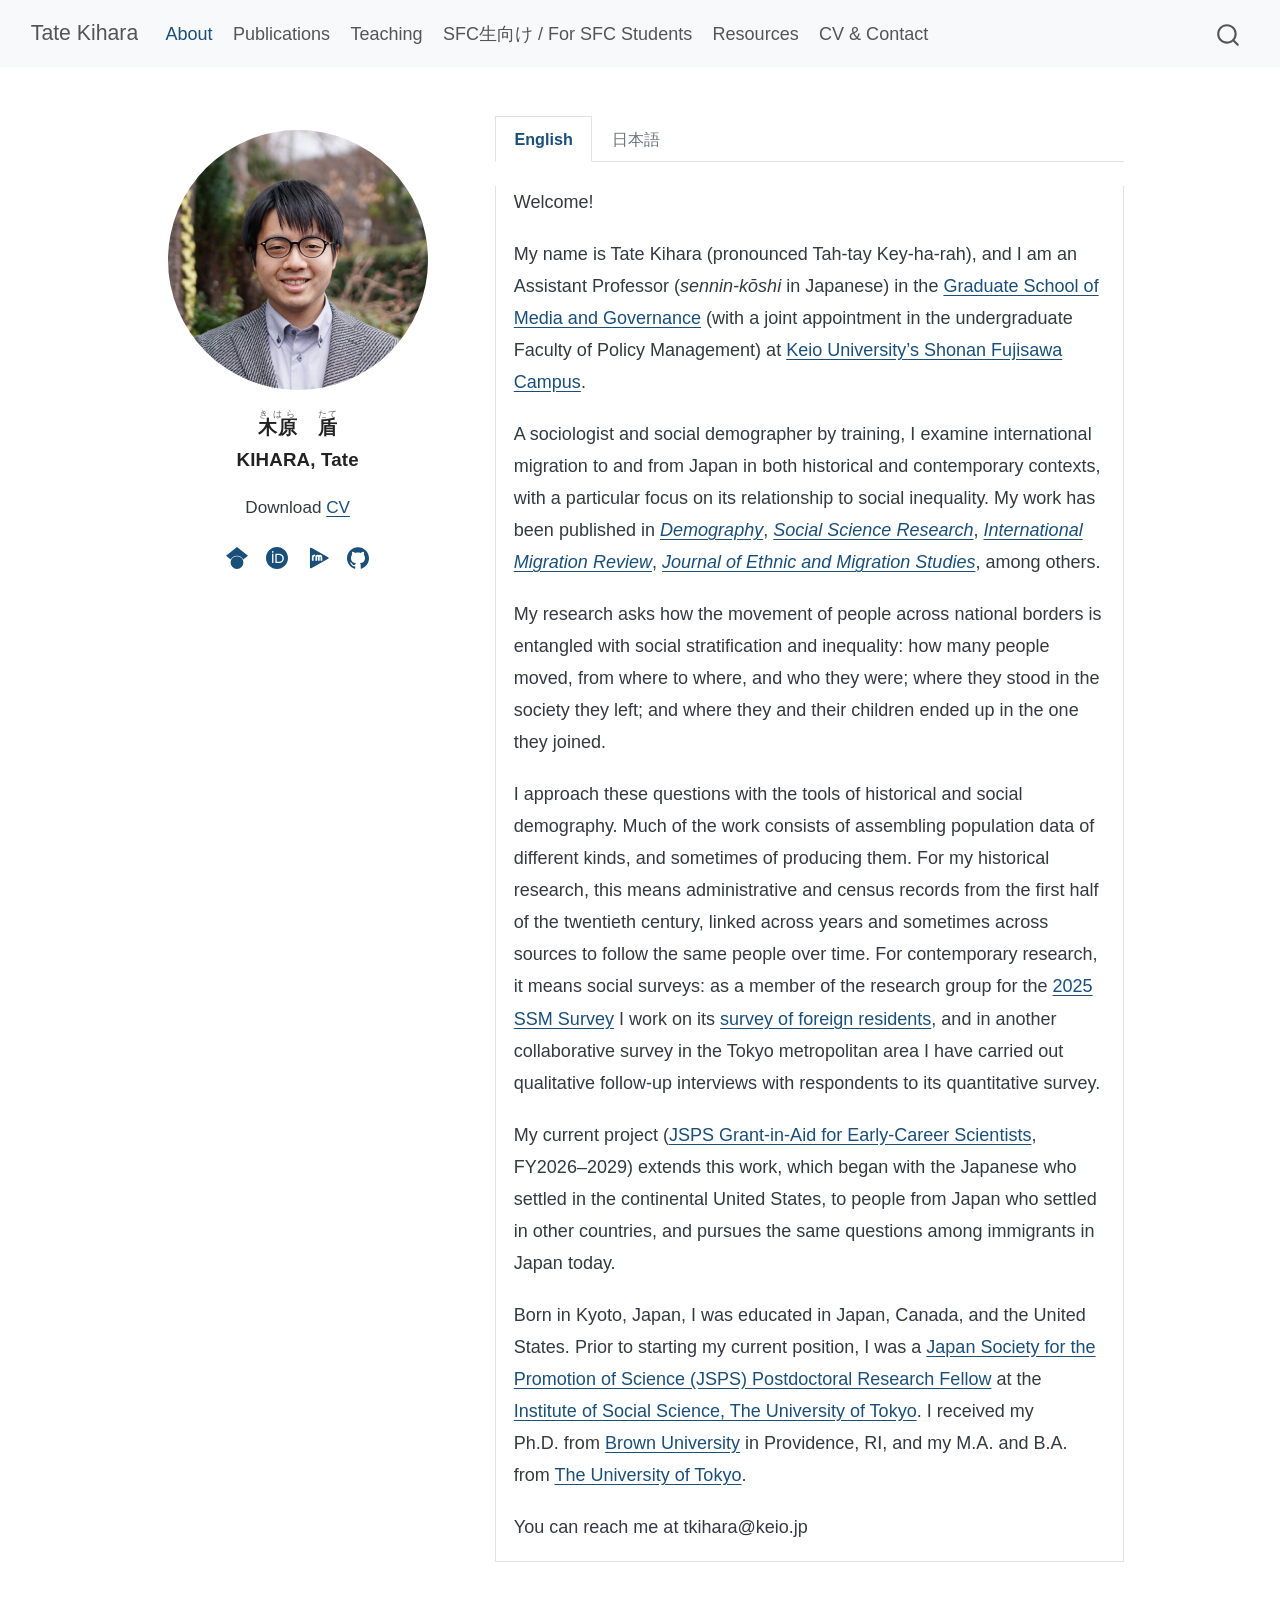
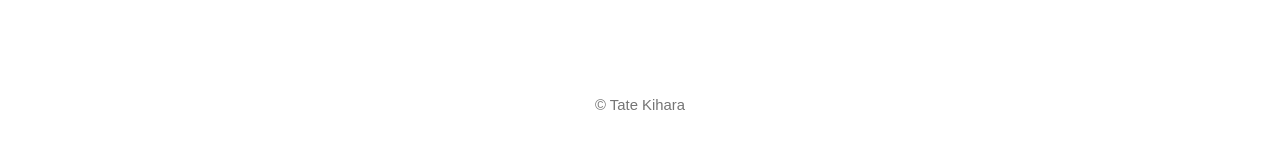
==== index.html @ dc2db375 "Built site for gh-pages" ====
<!DOCTYPE html>
<html xmlns="http://www.w3.org/1999/xhtml" lang="en" xml:lang="en"><head>

<meta charset="utf-8">
<meta name="generator" content="quarto-1.10.18">

<meta name="viewport" content="width=device-width, initial-scale=1.0, user-scalable=yes">

<meta name="description" content="Sociologist and social demographer at Keio University SFC. My research examines international migration to and from Japan, in both historical and contemporary contexts, and its relationship to social inequality.">

<title>Tate Kihara</title>
<style>
/* Default styles provided by pandoc.
** See https://pandoc.org/MANUAL.html#variables-for-html for config info.
*/
span.smallcaps{font-variant: small-caps;}
div.columns{display: flex; gap: 1.5em;}
div.column{flex: auto;}
@media screen {
div.columns{gap: min(4vw, 1.5em);}
div.column{overflow-x: auto;}
}
div.hanging-indent{margin-left: 1.5em; text-indent: -1.5em;}
ul.task-list{list-style: none;}
ul.task-list li input[type="checkbox"] {
  width: 0.8em;
  margin: 0 0.8em 0.2em -1em; /* quarto-specific, see https://github.com/quarto-dev/quarto-cli/issues/4556 */ 
  vertical-align: middle;
}
</style>


<script src="site_libs/quarto-nav/quarto-nav.js"></script>
<script src="site_libs/quarto-nav/headroom.min.js"></script>
<script src="site_libs/clipboard/clipboard.min.js"></script>
<script src="site_libs/quarto-search/autocomplete.umd.js"></script>
<script src="site_libs/quarto-search/fuse.min.js"></script>
<script src="site_libs/quarto-search/quarto-search.js"></script>
<meta name="quarto:offset" content="./">
<link href="./assets/favicon.png" rel="icon" type="image/png">
<script src="site_libs/quarto-html/quarto.js" type="module"></script>
<script src="site_libs/quarto-html/tabsets/tabsets.js" type="module"></script>
<script src="site_libs/quarto-html/popper.min.js"></script>
<script src="site_libs/quarto-html/tippy.umd.min.js"></script>
<link href="site_libs/quarto-html/tippy.css" rel="stylesheet">
<link href="site_libs/quarto-html/quarto-syntax-highlighting-6100f576c6ff45d40df84f0149fd469e.css" rel="stylesheet" id="quarto-text-highlighting-styles">
<script src="site_libs/bootstrap/bootstrap.min.js"></script>
<link href="site_libs/bootstrap/bootstrap-icons.css" rel="stylesheet">
<link href="site_libs/bootstrap/bootstrap-d74e29cf321cd334ad0e486096aa656c.min.css" rel="stylesheet" append-hash="true" id="quarto-bootstrap" data-mode="light">
<script id="quarto-search-options" type="application/json">{
  "location": "navbar",
  "copy-button": false,
  "collapse-after": 3,
  "panel-placement": "end",
  "type": "overlay",
  "limit": 50,
  "keyboard-shortcut": [
    "f",
    "/",
    "s"
  ],
  "show-item-context": false,
  "language": {
    "search-no-results-text": "No results",
    "search-matching-documents-text": "matching documents",
    "search-copy-link-title": "Copy link to search",
    "search-hide-matches-text": "Hide additional matches",
    "search-more-match-text": "more match in this document",
    "search-more-matches-text": "more matches in this document",
    "search-clear-button-title": "Clear",
    "search-text-placeholder": "",
    "search-detached-cancel-button-title": "Cancel",
    "search-submit-button-title": "Submit",
    "search-label": "Search"
  }
}</script>
<meta name="google-site-verification" content="U9AvdBDqkcp5taY0bOzk6FZNUZwffZRuPdKgS1I-uy0">
<!-- OGP 画像の寸法。全ページ共通カード assets/og-card.jpg（1200x630）の実寸。
     Quarto 1.10.18 は open-graph の image-width/height キーを出力しないため直接注入 -->
<meta property="og:image:width" content="1200">
<meta property="og:image:height" content="630">
<script data-goatcounter="https://tatekihara.goatcounter.com/count" async="" src="//gc.zgo.at/count.js"></script>


<link rel="stylesheet" href="assets/styles.css">
<meta property="og:title" content="Tate Kihara: Sociologist and Social Demographer, Keio University SFC">
<meta property="og:description" content="Sociologist and social demographer at Keio University SFC. My research examines international migration to and from Japan, in both historical and contemporary contexts, and its relationship to social inequality.">
<meta property="og:image" content="https://tatekihara.com/assets/og-card.jpg">
<meta property="og:site_name" content="Tate Kihara">
<meta property="og:image:alt" content="Keio University Shonan Fujisawa Campus">
<meta name="twitter:title" content="Tate Kihara: Sociologist and Social Demographer, Keio University SFC">
<meta name="twitter:description" content="Sociologist and social demographer at Keio University SFC. My research examines international migration to and from Japan, in both historical and contemporary contexts, and its relationship to social inequality.">
<meta name="twitter:image" content="https://tatekihara.com/assets/og-card.jpg">
<meta name="twitter:card" content="summary_large_image">
</head>

<body class="nav-fixed fullcontent quarto-light">

<div id="quarto-search-results"></div>
  <header id="quarto-header" class="headroom fixed-top">
    <nav class="navbar navbar-expand-lg " data-bs-theme="dark">
      <div class="navbar-container container-fluid">
      <div class="navbar-brand-container mx-auto">
    <a class="navbar-brand" href="./index.html">
    <span class="navbar-title">Tate Kihara</span>
    </a>
  </div>
            <div id="quarto-search" class="" title="Search"></div>
          <button class="navbar-toggler" type="button" data-bs-toggle="collapse" data-bs-target="#navbarCollapse" aria-controls="navbarCollapse" role="menu" aria-expanded="false" aria-label="Toggle navigation" onclick="if (window.quartoToggleHeadroom) { window.quartoToggleHeadroom(); }">
  <span class="navbar-toggler-icon"></span>
</button>
          <div class="collapse navbar-collapse" id="navbarCollapse">
            <ul class="navbar-nav navbar-nav-scroll me-auto">
  <li class="nav-item">
    <a class="nav-link active" href="./index.html" aria-current="page"> 
<span class="menu-text">About</span></a>
  </li>  
  <li class="nav-item">
    <a class="nav-link" href="./publications/index.html"> 
<span class="menu-text">Publications</span></a>
  </li>  
  <li class="nav-item">
    <a class="nav-link" href="./teaching/classes-担当授業/index.html"> 
<span class="menu-text">Teaching</span></a>
  </li>  
  <li class="nav-item">
    <a class="nav-link" href="./teaching/keio_students/index.html"> 
<span class="menu-text">SFC生向け / For SFC Students</span></a>
  </li>  
  <li class="nav-item">
    <a class="nav-link" href="./resources/index.html"> 
<span class="menu-text">Resources</span></a>
  </li>  
  <li class="nav-item">
    <a class="nav-link" href="./cv/index.html"> 
<span class="menu-text">CV &amp; Contact</span></a>
  </li>  
</ul>
          </div> <!-- /navcollapse -->
            <div class="quarto-navbar-tools">
</div>
      </div> <!-- /container-fluid -->
    </nav>
</header>
<!-- content -->
<div id="quarto-content" class="quarto-container page-columns page-rows-contents page-layout-article page-navbar">
<!-- sidebar -->
<!-- margin-sidebar -->
    
<!-- main -->
<main class="content" id="quarto-document-content"><header id="title-block-header" class="quarto-title-block"></header>




<div class="grid">
<div class="g-col-12 g-col-md-4 profile">
<p><img src="./wp-content/uploads/2021/12/cropped-tate_pic_2021_2_original-4-scaled-1.jpg" class="rounded-circle img-fluid" style="width:100.0%"></p>
<div class="name-block">
<div role="heading" aria-level="1">
<span class="name-ja"><ruby>木原<rt>きはら</rt></ruby>　<ruby>盾<rt>たて</rt></ruby></span><br><span class="name-en">KIHARA, Tate</span>
</div>
</div>
<p>Download <a href="./files/Kihara_CV.pdf">CV</a></p>
<div class="profile-links">
<p><a href="https://scholar.google.com/citations?user=IvuSmWkAAAAJ" title="Google Scholar"><img src="./assets/icons/googlescholar.svg" class="img-fluid" alt="Google Scholar"></a> <a href="https://orcid.org/0000-0003-3326-8444" title="ORCID"><img src="./assets/icons/orcid.svg" class="img-fluid" alt="ORCID"></a> <a href="https://researchmap.jp/tkihara" title="researchmap"><img src="./assets/icons/researchmap.svg" class="img-fluid" alt="researchmap"></a> <a href="https://github.com/tatekihara" title="GitHub"><img src="./assets/icons/github.svg" class="img-fluid" alt="GitHub"></a></p>
</div>
</div>
<div class="g-col-12 g-col-md-8">
<div class="tabset-margin-container"></div><div class="panel-tabset lang-tabset">
<ul class="nav nav-tabs" role="tablist"><li class="nav-item" role="presentation"><a class="nav-link active" id="tabset-1-1-tab" data-bs-toggle="tab" data-bs-target="#tabset-1-1" role="tab" aria-controls="tabset-1-1" aria-selected="true" href="">English</a></li><li class="nav-item" role="presentation"><a class="nav-link" id="tabset-1-2-tab" data-bs-toggle="tab" data-bs-target="#tabset-1-2" role="tab" aria-controls="tabset-1-2" aria-selected="false" href="">日本語</a></li></ul>
<div class="tab-content lang-tabset">
<div id="tabset-1-1" class="tab-pane active" role="tabpanel" aria-labelledby="tabset-1-1-tab">
<p>Welcome!</p>
<p>My name is Tate Kihara (pronounced Tah-tay Key-ha-rah), and I am an Assistant Professor (<em>sennin-kōshi</em> in Japanese) in the <a href="https://www.sfc.keio.ac.jp/faculty_profile/en/list/gsmg/Tate-Kihara.html">Graduate School of Media and Governance</a> (with a joint appointment in the undergraduate Faculty of Policy Management) at <a href="https://www.sfc.keio.ac.jp">Keio University’s Shonan Fujisawa Campus</a>.</p>
<p>A sociologist and social demographer by training, I examine international migration to and from Japan in both historical and contemporary contexts, with a particular focus on its relationship to social inequality. My work has been published in <em><a href="https://read.dukeupress.edu/demography/article/doi/10.1215/00703370-11370115/387961/Social-Mobility-Across-the-Pacific-An-Analysis-of?guestAccessKey=daafe79a-b043-467a-8674-f67e0f035638">Demography</a></em>, <em><a href="https://doi.org/10.1016/j.ssresearch.2026.103442">Social Science Research</a></em>, <em><a href="https://journals.sagepub.com/doi/full/10.1177/01979183211041543">International Migration Review</a></em>, <em><a href="https://www.tandfonline.com/doi/full/10.1080/1369183X.2021.1963219">Journal of Ethnic and Migration Studies</a></em>, among others.</p>
<p>My research asks how the movement of people across national borders is entangled with social stratification and inequality: how many people moved, from where to where, and who they were; where they stood in the society they left; and where they and their children ended up in the one they joined.</p>
<p>I approach these questions with the tools of historical and social demography. Much of the work consists of assembling population data of different kinds, and sometimes of producing them. For my historical research, this means administrative and census records from the first half of the twentieth century, linked across years and sometimes across sources to follow the same people over time. For contemporary research, it means social surveys: as a member of the research group for the <a href="https://ssm2025.jp/">2025 SSM Survey</a> I work on its <a href="https://ssm2025.jp/survey_d/">survey of foreign residents</a>, and in another collaborative survey in the Tokyo metropolitan area I have carried out qualitative follow-up interviews with respondents to its quantitative survey.</p>
<p>My current project (<a href="https://kaken.nii.ac.jp/en/grant/KAKENHI-PROJECT-26K16547/">JSPS Grant-in-Aid for Early-Career Scientists</a>, FY2026–2029) extends this work, which began with the Japanese who settled in the continental United States, to people from Japan who settled in other countries, and pursues the same questions among immigrants in Japan today.</p>
<p>Born in Kyoto, Japan, I was educated in Japan, Canada, and the United States. Prior to starting my current position, I was a <a href="https://www.jsps.go.jp/english/e-pd/">Japan Society for the Promotion of Science (JSPS) Postdoctoral Research Fellow</a> at the <a href="https://www.iss.u-tokyo.ac.jp">Institute of Social Science, The University of Tokyo</a>. I received my Ph.D.&nbsp;from <a href="https://sociology.brown.edu/">Brown University</a> in Providence, RI, and my M.A.&nbsp;and B.A. from <a href="https://www.u-tokyo.ac.jp/en/">The University of Tokyo</a>.</p>
<p>You can reach me at tkihara@keio.jp</p>
</div>
<div id="tabset-1-2" class="tab-pane" role="tabpanel" aria-labelledby="tabset-1-2-tab">
<p>慶應義塾大学大学院政策・メディア研究科／総合政策学部　専任講師．</p>
<p>1991年京都生まれ．東京大学文学部行動文化学科社会学専修課程卒業，同大学院教育学研究科総合教育科学専攻比較教育社会学コース修士課程修了後，ブラウン大学大学院社会学研究科博士課程修了（Ph.D.&nbsp;in Sociology，2023年）．ジョージタウン大学マックコート公共政策大学院客員研究員，日本学術振興会特別研究員PD（東京大学社会科学研究所所属）を経て，現職．</p>
<p>専門は社会学・人口学．研究関心は社会階層と国際人口移動．研究の軸にあるのは，国境を越える人の移動が社会階層とどう結びついているのか，という問いである．</p>
<p>どれだけの人が，どこからどこへ動き，それはどのような人々なのか．出身社会の階層のどこから来て，移動先で本人と子どもはどのような地位に就くのか．特に近年は，明治・大正期に米国へ渡った日系移民から現代の日本で暮らす外国人移民まで，日本から出ていく移民と日本に来る移民の双方を主な研究対象としてきた．</p>
<p>方法としては，計量社会学と歴史・社会人口学のアプローチを採用し，作業の多くは，種類の異なる人口データを集め，時には自ら調査してデータを作ることにある．例えば，歴史上の移民については，20世紀前半の行政記録や国勢調査の個票を年をまたいで連結し，同じ人物を追えるようにする．現在の移民については社会調査を用いるだけでなく，その実施にも加わってきた．<a href="https://ssm2025.jp/">2025年SSM調査</a>では研究会メンバーとして<a href="https://ssm2025.jp/survey_d/">外国籍住民調査</a>に携わり，首都圏の別の共同調査では量的調査の回答者への事後的なインタビュー調査も担ってきた．</p>
<p>主要な論文は <em><a href="https://read.dukeupress.edu/demography/article/doi/10.1215/00703370-11370115/387961/Social-Mobility-Across-the-Pacific-An-Analysis-of?guestAccessKey=daafe79a-b043-467a-8674-f67e0f035638">Demography</a></em>，<em><a href="https://doi.org/10.1016/j.ssresearch.2026.103442">Social Science Research</a></em>，<em><a href="https://journals.sagepub.com/doi/full/10.1177/01979183211041543">International Migration Review</a></em>，<em><a href="https://www.tandfonline.com/doi/full/10.1080/1369183X.2021.1963219">Journal of Ethnic and Migration Studies</a></em> などに掲載されている．また，現在は<a href="https://kaken.nii.ac.jp/ja/grant/KAKENHI-PROJECT-26K16547/">科研費若手研究</a>（2026〜2029年度）により，米国を中心とした研究をより多様な国・地域に広げるとともに，現代の日本で暮らす移民にも関心を向けている．</p>
<div class="bio-fields">
<p><strong>研究業績</strong>：<a href="https://researchmap.jp/tkihara">researchmap</a>・<a href="https://scholar.google.com/citations?user=IvuSmWkAAAAJ">Google Scholar</a>・<a href="https://orcid.org/0000-0003-3326-8444">ORCID</a></p>
<p><strong>Email</strong>：tkihara@keio.jp</p>
<p><strong>ブログ</strong>：<a href="https://tkihara.hatenablog.com" class="uri">https://tkihara.hatenablog.com</a></p>
<p><a href="http://underthecanopy2016.blogspot.com" class="uri">http://underthecanopy2016.blogspot.com</a>（旧ブログ）</p>
</div>
</div>
</div>
</div>
</div>
</div>



</main> <!-- /main -->
<script>
// 言語タブの共通スクリプト。
//   /#japanese で開く → 日本語タブを選択した状態で表示する
//   タブを切り替える → URL の末尾を書き換え、その状態のまま共有・ブックマークできるようにする
// 旧 /japanese/ の転送先もこの仕組みに乗せている。
// タブの並び順はページごとに異なる（About は英語先、SFC生向けは日本語先）ため、
// 固定インデックスではなくリンクの表示文字列で日本語タブを見つける。
(function () {
  function init() {
    var tabset = document.querySelector('.panel-tabset.lang-tabset');
    if (!tabset) return;

    var links = tabset.querySelectorAll('.nav-tabs .nav-link');
    if (links.length < 2) return;

    var jaLink = null, enLink = null;
    Array.prototype.forEach.call(links, function (link) {
      if (link.textContent.trim() === '日本語') {
        jaLink = link;
      } else if (!enLink) {
        enLink = link;
      }
    });
    if (!jaLink || !enLink) return;

    var byHash = { '#japanese': jaLink, '#english': enLink };

    function show(link) {
      if (!link || link.classList.contains('active')) return;
      if (window.bootstrap && window.bootstrap.Tab) {
        window.bootstrap.Tab.getOrCreateInstance(link).show();
      } else {
        link.click();
      }
    }

    // 読み込み時: URL の指定に従ってタブを開く
    show(byHash[window.location.hash]);

    // 切り替え時: URL を更新する（画面はスクロールさせない）
    Array.prototype.forEach.call(links, function (link) {
      link.addEventListener('shown.bs.tab', function () {
        var hash = link === jaLink ? '#japanese' : '#english';
        if (window.location.hash !== hash) {
          history.replaceState(null, '', window.location.pathname + hash);
        }
      });
    });

    // 別ページから /#japanese で戻ってきた場合にも追随する
    window.addEventListener('hashchange', function () {
      show(byHash[window.location.hash]);
    });
  }

  if (document.readyState === 'loading') {
    document.addEventListener('DOMContentLoaded', init);
  } else {
    init();
  }
})();
</script>
<script id="quarto-html-after-body" type="application/javascript">
  window.document.addEventListener("DOMContentLoaded", function (event) {
    const isCodeAnnotation = (el) => {
      for (const clz of el.classList) {
        if (clz.startsWith('code-annotation-')) {                     
          return true;
        }
      }
      return false;
    }
    const onCopySuccess = function(e) {
      // button target
      const button = e.trigger;
      // don't keep focus
      button.blur();
      // flash "checked"
      button.classList.add('code-copy-button-checked');
      var currentTitle = button.getAttribute("title");
      button.setAttribute("title", "Copied!");
      let tooltip;
      if (window.bootstrap) {
        button.setAttribute("data-bs-toggle", "tooltip");
        button.setAttribute("data-bs-placement", "left");
        button.setAttribute("data-bs-title", "Copied!");
        tooltip = new bootstrap.Tooltip(button, 
          { trigger: "manual", 
            customClass: "code-copy-button-tooltip",
            offset: [0, -8]});
        tooltip.show();    
      }
      setTimeout(function() {
        if (tooltip) {
          tooltip.hide();
          button.removeAttribute("data-bs-title");
          button.removeAttribute("data-bs-toggle");
          button.removeAttribute("data-bs-placement");
        }
        button.setAttribute("title", currentTitle);
        button.classList.remove('code-copy-button-checked');
      }, 1000);
      // clear code selection
      e.clearSelection();
    }
    const getTextToCopy = function(trigger) {
      const outerScaffold = trigger.parentElement.cloneNode(true);
      const codeEl = outerScaffold.querySelector('code');
      for (const childEl of codeEl.children) {
        if (isCodeAnnotation(childEl)) {
          childEl.remove();
        }
      }
      return codeEl.innerText;
    }
    const clipboard = new window.ClipboardJS('.code-copy-button:not([data-in-quarto-modal])', {
      text: getTextToCopy
    });
    clipboard.on('success', onCopySuccess);
    if (window.document.getElementById('quarto-embedded-source-code-modal')) {
      const clipboardModal = new window.ClipboardJS('.code-copy-button[data-in-quarto-modal]', {
        text: getTextToCopy,
        container: window.document.getElementById('quarto-embedded-source-code-modal')
      });
      clipboardModal.on('success', onCopySuccess);
    }
      var localhostRegex = new RegExp(/^(?:http|https):\/\/localhost\:?[0-9]*\//);
      var mailtoRegex = new RegExp(/^mailto:/);
        var filterRegex = new RegExp("https:\/\/tatekihara\.com");
      var isInternal = (href) => {
          return filterRegex.test(href) || localhostRegex.test(href) || mailtoRegex.test(href);
      }
      // Inspect non-navigation links and adorn them if external
     var links = window.document.querySelectorAll('a[href]:not(.nav-link):not(.navbar-brand):not(.toc-action):not(.sidebar-link):not(.sidebar-item-toggle):not(.pagination-link):not(.no-external):not([aria-hidden]):not(.dropdown-item):not(.quarto-navigation-tool):not(.about-link)');
      for (var i=0; i<links.length; i++) {
        const link = links[i];
        if (!isInternal(link.href)) {
          // undo the damage that might have been done by quarto-nav.js in the case of
          // links that we want to consider external
          if (link.dataset.originalHref !== undefined) {
            link.href = link.dataset.originalHref;
          }
            // target, if specified
            link.setAttribute("target", "_blank");
            if (link.getAttribute("rel") === null) {
              link.setAttribute("rel", "noopener");
            }
        }
      }
    function tippyHover(el, contentFn, onTriggerFn, onUntriggerFn) {
      const config = {
        allowHTML: true,
        maxWidth: 500,
        delay: 100,
        arrow: false,
        appendTo: function(el) {
            return el.parentElement;
        },
        interactive: true,
        interactiveBorder: 10,
        theme: 'quarto',
        placement: 'bottom-start',
      };
      if (contentFn) {
        config.content = contentFn;
      }
      if (onTriggerFn) {
        config.onTrigger = onTriggerFn;
      }
      if (onUntriggerFn) {
        config.onUntrigger = onUntriggerFn;
      }
      window.tippy(el, config); 
    }
    const noterefs = window.document.querySelectorAll('a[role="doc-noteref"]');
    for (var i=0; i<noterefs.length; i++) {
      const ref = noterefs[i];
      tippyHover(ref, function() {
        // use id or data attribute instead here
        let href = ref.getAttribute('data-footnote-href') || ref.getAttribute('href');
        try { href = new URL(href).hash; } catch {}
        const id = href.replace(/^#\/?/, "");
        const note = window.document.getElementById(id);
        if (note) {
          return note.innerHTML;
        } else {
          return "";
        }
      });
    }
    const xrefs = window.document.querySelectorAll('a.quarto-xref');
    const processXRef = (id, note) => {
      // Strip column container classes
      const stripColumnClz = (el) => {
        el.classList.remove("page-full", "page-columns");
        if (el.children) {
          for (const child of el.children) {
            stripColumnClz(child);
          }
        }
      }
      stripColumnClz(note)
      if (id === null || id.startsWith('sec-')) {
        // Special case sections, only their first couple elements
        const container = document.createElement("div");
        if (note.children && note.children.length > 2) {
          container.appendChild(note.children[0].cloneNode(true));
          for (let i = 1; i < note.children.length; i++) {
            const child = note.children[i];
            if (child.tagName === "P" && child.innerText === "") {
              continue;
            } else {
              container.appendChild(child.cloneNode(true));
              break;
            }
          }
          if (window.Quarto?.typesetMath) {
            window.Quarto.typesetMath(container);
          }
          return container.innerHTML
        } else {
          if (window.Quarto?.typesetMath) {
            window.Quarto.typesetMath(note);
          }
          return note.innerHTML;
        }
      } else {
        // Remove any anchor links if they are present
        const anchorLink = note.querySelector('a.anchorjs-link');
        if (anchorLink) {
          anchorLink.remove();
        }
        if (window.Quarto?.typesetMath) {
          window.Quarto.typesetMath(note);
        }
        if (note.classList.contains("callout")) {
          return note.outerHTML;
        } else {
          return note.innerHTML;
        }
      }
    }
    for (var i=0; i<xrefs.length; i++) {
      const xref = xrefs[i];
      tippyHover(xref, undefined, function(instance) {
        instance.disable();
        let url = xref.getAttribute('href');
        let hash = undefined; 
        if (url.startsWith('#')) {
          hash = url;
        } else {
          try { hash = new URL(url).hash; } catch {}
        }
        if (hash) {
          const id = hash.replace(/^#\/?/, "");
          const note = window.document.getElementById(id);
          if (note !== null) {
            try {
              const html = processXRef(id, note.cloneNode(true));
              instance.setContent(html);
            } finally {
              instance.enable();
              instance.show();
            }
          } else {
            // See if we can fetch this
            fetch(url.split('#')[0])
            .then(res => res.text())
            .then(html => {
              const parser = new DOMParser();
              const htmlDoc = parser.parseFromString(html, "text/html");
              const note = htmlDoc.getElementById(id);
              if (note !== null) {
                const html = processXRef(id, note);
                instance.setContent(html);
              } 
            }).finally(() => {
              instance.enable();
              instance.show();
            });
          }
        } else {
          // See if we can fetch a full url (with no hash to target)
          // This is a special case and we should probably do some content thinning / targeting
          fetch(url)
          .then(res => res.text())
          .then(html => {
            const parser = new DOMParser();
            const htmlDoc = parser.parseFromString(html, "text/html");
            const note = htmlDoc.querySelector('main.content');
            if (note !== null) {
              // This should only happen for chapter cross references
              // (since there is no id in the URL)
              // remove the first header
              if (note.children.length > 0 && note.children[0].tagName === "HEADER") {
                note.children[0].remove();
              }
              const html = processXRef(null, note);
              instance.setContent(html);
            } 
          }).finally(() => {
            instance.enable();
            instance.show();
          });
        }
      }, function(instance) {
      });
    }
        let selectedAnnoteEl;
        const selectorForAnnotation = ( cell, annotation) => {
          let cellAttr = 'data-code-cell="' + cell + '"';
          let lineAttr = 'data-code-annotation="' +  annotation + '"';
          const selector = 'span[' + cellAttr + '][' + lineAttr + ']';
          return selector;
        }
        const selectCodeLines = (annoteEl) => {
          const doc = window.document;
          const targetCell = annoteEl.getAttribute("data-target-cell");
          const targetAnnotation = annoteEl.getAttribute("data-target-annotation");
          const annoteSpan = window.document.querySelector(selectorForAnnotation(targetCell, targetAnnotation));
          const lines = annoteSpan.getAttribute("data-code-lines").split(",");
          const lineIds = lines.map((line) => {
            return targetCell + "-" + line;
          })
          let top = null;
          let height = null;
          let parent = null;
          if (lineIds.length > 0) {
              //compute the position of the single el (top and bottom and make a div)
              const el = window.document.getElementById(lineIds[0]);
              top = el.offsetTop;
              height = el.offsetHeight;
              parent = el.parentElement.parentElement;
            if (lineIds.length > 1) {
              const lastEl = window.document.getElementById(lineIds[lineIds.length - 1]);
              const bottom = lastEl.offsetTop + lastEl.offsetHeight;
              height = bottom - top;
            }
            if (top !== null && height !== null && parent !== null) {
              // cook up a div (if necessary) and position it 
              let div = window.document.getElementById("code-annotation-line-highlight");
              if (div === null) {
                div = window.document.createElement("div");
                div.setAttribute("id", "code-annotation-line-highlight");
                div.style.position = 'absolute';
                parent.appendChild(div);
              }
              div.style.top = top - 2 + "px";
              div.style.height = height + 4 + "px";
              div.style.left = 0;
              let gutterDiv = window.document.getElementById("code-annotation-line-highlight-gutter");
              if (gutterDiv === null) {
                gutterDiv = window.document.createElement("div");
                gutterDiv.setAttribute("id", "code-annotation-line-highlight-gutter");
                gutterDiv.style.position = 'absolute';
                const codeCell = window.document.getElementById(targetCell);
                const gutter = codeCell.querySelector('.code-annotation-gutter');
                gutter.appendChild(gutterDiv);
              }
              gutterDiv.style.top = top - 2 + "px";
              gutterDiv.style.height = height + 4 + "px";
            }
            selectedAnnoteEl = annoteEl;
          }
        };
        const unselectCodeLines = () => {
          const elementsIds = ["code-annotation-line-highlight", "code-annotation-line-highlight-gutter"];
          elementsIds.forEach((elId) => {
            const div = window.document.getElementById(elId);
            if (div) {
              div.remove();
            }
          });
          selectedAnnoteEl = undefined;
        };
          // Handle positioning of the toggle
      window.addEventListener(
        "resize",
        throttle(() => {
          elRect = undefined;
          if (selectedAnnoteEl) {
            selectCodeLines(selectedAnnoteEl);
          }
        }, 10)
      );
      function throttle(fn, ms) {
      let throttle = false;
      let timer;
        return (...args) => {
          if(!throttle) { // first call gets through
              fn.apply(this, args);
              throttle = true;
          } else { // all the others get throttled
              if(timer) clearTimeout(timer); // cancel #2
              timer = setTimeout(() => {
                fn.apply(this, args);
                timer = throttle = false;
              }, ms);
          }
        };
      }
        // Attach click handler to the DT
        const annoteDls = window.document.querySelectorAll('dt[data-target-cell]');
        for (const annoteDlNode of annoteDls) {
          annoteDlNode.addEventListener('click', (event) => {
            const clickedEl = event.target;
            if (clickedEl !== selectedAnnoteEl) {
              unselectCodeLines();
              const activeEl = window.document.querySelector('dt[data-target-cell].code-annotation-active');
              if (activeEl) {
                activeEl.classList.remove('code-annotation-active');
              }
              selectCodeLines(clickedEl);
              clickedEl.classList.add('code-annotation-active');
            } else {
              // Unselect the line
              unselectCodeLines();
              clickedEl.classList.remove('code-annotation-active');
            }
          });
        }
    const findCites = (el) => {
      const parentEl = el.parentElement;
      if (parentEl) {
        const cites = parentEl.dataset.cites;
        if (cites) {
          return {
            el,
            cites: cites.split(' ')
          };
        } else {
          return findCites(el.parentElement)
        }
      } else {
        return undefined;
      }
    };
    var bibliorefs = window.document.querySelectorAll('a[role="doc-biblioref"]');
    for (var i=0; i<bibliorefs.length; i++) {
      const ref = bibliorefs[i];
      const citeInfo = findCites(ref);
      if (citeInfo) {
        tippyHover(citeInfo.el, function() {
          var popup = window.document.createElement('div');
          citeInfo.cites.forEach(function(cite) {
            var citeDiv = window.document.createElement('div');
            citeDiv.classList.add('hanging-indent');
            citeDiv.classList.add('csl-entry');
            var biblioDiv = window.document.getElementById('ref-' + cite);
            if (biblioDiv) {
              citeDiv.innerHTML = biblioDiv.innerHTML;
            }
            popup.appendChild(citeDiv);
          });
          return popup.innerHTML;
        });
      }
    }
  });
  </script>
</div> <!-- /content -->
<footer class="footer">
  <div class="nav-footer">
    <div class="nav-footer-left">
      &nbsp;
    </div>   
    <div class="nav-footer-center">
<p>© Tate Kihara</p>
</div>
    <div class="nav-footer-right">
      &nbsp;
    </div>
  </div>
</footer>




</body></html>
---- site_libs/quarto-html/tippy.css ----
.tippy-box[data-animation=fade][data-state=hidden]{opacity:0}[data-tippy-root]{max-width:calc(100vw - 10px)}.tippy-box{position:relative;background-color:#333;color:#fff;border-radius:4px;font-size:14px;line-height:1.4;white-space:normal;outline:0;transition-property:transform,visibility,opacity}.tippy-box[data-placement^=top]>.tippy-arrow{bottom:0}.tippy-box[data-placement^=top]>.tippy-arrow:before{bottom:-7px;left:0;border-width:8px 8px 0;border-top-color:initial;transform-origin:center top}.tippy-box[data-placement^=bottom]>.tippy-arrow{top:0}.tippy-box[data-placement^=bottom]>.tippy-arrow:before{top:-7px;left:0;border-width:0 8px 8px;border-bottom-color:initial;transform-origin:center bottom}.tippy-box[data-placement^=left]>.tippy-arrow{right:0}.tippy-box[data-placement^=left]>.tippy-arrow:before{border-width:8px 0 8px 8px;border-left-color:initial;right:-7px;transform-origin:center left}.tippy-box[data-placement^=right]>.tippy-arrow{left:0}.tippy-box[data-placement^=right]>.tippy-arrow:before{left:-7px;border-width:8px 8px 8px 0;border-right-color:initial;transform-origin:center right}.tippy-box[data-inertia][data-state=visible]{transition-timing-function:cubic-bezier(.54,1.5,.38,1.11)}.tippy-arrow{width:16px;height:16px;color:#333}.tippy-arrow:before{content:"";position:absolute;border-color:transparent;border-style:solid}.tippy-content{position:relative;padding:5px 9px;z-index:1}
---- site_libs/quarto-html/quarto-syntax-highlighting-6100f576c6ff45d40df84f0149fd469e.css ----
/* quarto syntax highlight colors */
:root {
  --quarto-hl-ot-color: #003B4F;
  --quarto-hl-at-color: #657422;
  --quarto-hl-ss-color: #20794D;
  --quarto-hl-an-color: #5E5E5E;
  --quarto-hl-fu-color: #4758AB;
  --quarto-hl-st-color: #20794D;
  --quarto-hl-cf-color: #003B4F;
  --quarto-hl-op-color: #5E5E5E;
  --quarto-hl-er-color: #AD0000;
  --quarto-hl-bn-color: #AD0000;
  --quarto-hl-al-color: #AD0000;
  --quarto-hl-va-color: #111111;
  --quarto-hl-bu-color: inherit;
  --quarto-hl-ex-color: inherit;
  --quarto-hl-pp-color: #AD0000;
  --quarto-hl-in-color: #5E5E5E;
  --quarto-hl-vs-color: #20794D;
  --quarto-hl-wa-color: #5E5E5E;
  --quarto-hl-do-color: #5E5E5E;
  --quarto-hl-im-color: #00769E;
  --quarto-hl-ch-color: #20794D;
  --quarto-hl-dt-color: #AD0000;
  --quarto-hl-fl-color: #AD0000;
  --quarto-hl-co-color: #5E5E5E;
  --quarto-hl-cv-color: #5E5E5E;
  --quarto-hl-cn-color: #8f5902;
  --quarto-hl-sc-color: #5E5E5E;
  --quarto-hl-dv-color: #AD0000;
  --quarto-hl-kw-color: #003B4F;
}

/* other quarto variables */
:root {
  --quarto-font-monospace: ui-monospace, SFMono-Regular, "SF Mono", Menlo, Consolas, "Liberation Mono", monospace;
}

/* syntax highlight based on Pandoc's rules */
pre > code.sourceCode > span {
  color: #003B4F;
}

code.sourceCode > span {
  color: #003B4F;
}

div.sourceCode,
div.sourceCode pre.sourceCode {
  color: #003B4F;
}

/* Normal */
code span {
  color: #003B4F;
}

/* Alert */
code span.al {
  color: #AD0000;
  font-style: inherit;
}

/* Annotation */
code span.an {
  color: #5E5E5E;
  font-style: inherit;
}

/* Attribute */
code span.at {
  color: #657422;
  font-style: inherit;
}

/* BaseN */
code span.bn {
  color: #AD0000;
  font-style: inherit;
}

/* BuiltIn */
code span.bu {
  font-style: inherit;
}

/* ControlFlow */
code span.cf {
  color: #003B4F;
  font-weight: bold;
  font-style: inherit;
}

/* Char */
code span.ch {
  color: #20794D;
  font-style: inherit;
}

/* Constant */
code span.cn {
  color: #8f5902;
  font-style: inherit;
}

/* Comment */
code span.co {
  color: #5E5E5E;
  font-style: inherit;
}

/* CommentVar */
code span.cv {
  color: #5E5E5E;
  font-style: italic;
}

/* Documentation */
code span.do {
  color: #5E5E5E;
  font-style: italic;
}

/* DataType */
code span.dt {
  color: #AD0000;
  font-style: inherit;
}

/* DecVal */
code span.dv {
  color: #AD0000;
  font-style: inherit;
}

/* Error */
code span.er {
  color: #AD0000;
  font-style: inherit;
}

/* Extension */
code span.ex {
  font-style: inherit;
}

/* Float */
code span.fl {
  color: #AD0000;
  font-style: inherit;
}

/* Function */
code span.fu {
  color: #4758AB;
  font-style: inherit;
}

/* Import */
code span.im {
  color: #00769E;
  font-style: inherit;
}

/* Information */
code span.in {
  color: #5E5E5E;
  font-style: inherit;
}

/* Keyword */
code span.kw {
  color: #003B4F;
  font-weight: bold;
  font-style: inherit;
}

/* Operator */
code span.op {
  color: #5E5E5E;
  font-style: inherit;
}

/* Other */
code span.ot {
  color: #003B4F;
  font-style: inherit;
}

/* Preprocessor */
code span.pp {
  color: #AD0000;
  font-style: inherit;
}

/* SpecialChar */
code span.sc {
  color: #5E5E5E;
  font-style: inherit;
}

/* SpecialString */
code span.ss {
  color: #20794D;
  font-style: inherit;
}

/* String */
code span.st {
  color: #20794D;
  font-style: inherit;
}

/* Variable */
code span.va {
  color: #111111;
  font-style: inherit;
}

/* VerbatimString */
code span.vs {
  color: #20794D;
  font-style: inherit;
}

/* Warning */
code span.wa {
  color: #5E5E5E;
  font-style: italic;
}

.prevent-inlining {
  content: "</";
}

/*# sourceMappingURL=041cfa7a4370d1510c2991d141b188ff.css.map */
---- assets/styles.css ----
/* 本文の読みやすさ */
body {
  font-size: 1.06rem;
  line-height: 1.78;
}

main p {
  margin-bottom: 1.1em;
}

/* 業績リスト: 書影を左、書誌情報を右に並べる */
.pub {
  display: flex;
  gap: 1.5rem;
  align-items: flex-start;
  margin: 2.2rem 0;
  padding-bottom: 2.2rem;
  border-bottom: 1px solid #e9e9e9;
}

.pub:last-child {
  border-bottom: none;
}

.pub-cover {
  flex: 0 0 130px;
}

.pub-cover img {
  width: 100%;
  height: auto;
  border: 1px solid #ddd;
}

.pub-cover p {
  margin: 0;
}

.pub-text {
  flex: 1 1 auto;
  min-width: 0;
}

.pub-text p:first-child {
  margin-top: 0;
}

/* 受賞歴などの補足。書誌情報より一段下げて添える */
.pub-text ul {
  margin-top: 0.55em;
  font-size: 0.87em;
  line-height: 1.65;
  color: #666;
}

.pub-text li {
  margin-bottom: 0.2em;
}

/* 画面が狭いときは縦積みにする */
@media (max-width: 640px) {
  .pub {
    flex-direction: column;
    gap: 0.9rem;
  }
  .pub-cover {
    flex: 0 0 auto;
    max-width: 150px;
  }
}

/* メールアドレスの @ 画像を文字のベースラインに揃える */
.pub-text img[width="14"],
main img[width="14"] {
  vertical-align: baseline;
  display: inline;
}

/* 図版のキャプション */
figcaption {
  font-size: 0.9em;
  color: #666;
}

/* トップページの顔写真ブロック */
.profile {
  padding-right: 1.2rem;
}

.profile img {
  display: block;
  width: 100%;
  max-width: 260px;
  height: auto;
}

.profile p {
  max-width: 260px;
  text-align: center;
  margin-top: 0.9rem;
  font-size: 0.95em;
}

/* 写真下の研究者プロファイル（アイコンのみ。名称は alt と title に持たせる）。
   .profile img の写真用指定（block・幅100%）を打ち消す */
.profile .profile-links img {
  display: inline;
  width: 22px;
  height: 22px;
  max-width: none;
  margin: 0;
  vertical-align: middle;
}

.profile-links a {
  display: inline-block;
  margin: 0 0.4rem;
  text-decoration: none;
}

.profile-links a:hover img {
  opacity: 0.65;
}

@media (max-width: 767px) {
  .profile img,
  .profile p {
    margin-left: auto;
    margin-right: auto;
  }
  .profile {
    padding-right: 0;
  }
}

/* About ページの言語タブ */
.lang-tabset > .nav-tabs {
  border-bottom: 1px solid #dee2e6;
  margin-bottom: 1.4rem;
}

.lang-tabset > .nav-tabs .nav-link {
  padding: 0.45rem 1.1rem;
  font-size: 0.95rem;
  color: #6c757d;
  border-radius: 0;
}

.lang-tabset > .nav-tabs .nav-link.active {
  color: #1a4f7a;
  font-weight: 600;
  border-bottom-color: transparent;
}

.lang-tabset .tab-content {
  padding-top: 0;
}

/* 日本語略歴の項目リスト */
.bio-fields {
  margin-top: 1.4rem;
  padding-top: 1.2rem;
  border-top: 1px solid #eee;
}

.bio-fields p {
  margin-bottom: 0.55em;
  line-height: 1.85;
}

/* 顔写真の下に置く氏名（漢字とローマ字を同じ濃さで併記） */
.name-block {
  max-width: 260px;
  text-align: center;
  margin-top: 1rem;
}

/* 氏名は role="heading" の div（経緯は index.qmd のコメント）。
   従来の <p> と同じ下余白を保つ。字面の指定は .name-ja / .name-en 側。 */
.name-block [role="heading"] {
  margin-bottom: 1rem;
}

.name-ja,
.name-en {
  font-size: 1.1rem;
  font-weight: 600;
  color: #222;
  line-height: 1.65;
}

.name-ja {
  letter-spacing: 0.05em;
}

/* 漢字名の読み（ルビ）。氏名より控えめに */
.name-ja rt {
  font-size: 0.5em;
  font-weight: 400;
  color: #666;
  letter-spacing: 0.1em;
}

.name-en {
  letter-spacing: 0.01em;
}

@media (max-width: 767px) {
  .name-block {
    margin-left: auto;
    margin-right: auto;
  }
}

/* ---- ページ共通 ---- */

/* 見出し直下の補足（セクション名の日本語や説明） */
.section-note {
  margin-top: -0.5rem;
  margin-bottom: 1.4rem;
  font-size: 0.92rem;
  color: #777;
}

.section-note p {
  margin-bottom: 0;
}

/* ページ冒頭の案内文 */
.page-intro {
  font-size: 0.96rem;
  color: #555;
  margin-bottom: 2.2rem;
  padding-bottom: 1.2rem;
  border-bottom: 1px solid #eee;
}

.page-intro p:last-child {
  margin-bottom: 0;
}

/* セクション見出し */
main h2 {
  font-size: 1.35rem;
  font-weight: 600;
  margin-top: 2.8rem;
  margin-bottom: 0.9rem;
}

main h2:first-of-type {
  margin-top: 0;
}

/* ---- Publications ---- */

/* 書影の見え方を整える */
.pub-cover img {
  border: none;
  box-shadow: 0 1px 6px rgba(0, 0, 0, 0.16);
}

.pub-cover {
  flex: 0 0 118px;
}

.pub {
  border-bottom: none;
  margin: 2rem 0;
  padding-bottom: 0;
}

/* ---- SFC生向け: 冒頭のキャンパス写真 ---- */
.campus-photo {
  width: 100%;
  height: 200px;
  object-fit: cover;
  border-radius: 3px;
}

/* 写真とタブの間隔 */
p:has(> .campus-photo) {
  margin-bottom: 1.5rem;
}

/* ---- Courses Taught: 学期ごとのまとまり ---- */
.term {
  margin-bottom: 1.9rem;
}

.term h3 {
  font-size: 1.02rem;
  font-weight: 600;
  color: #1a4f7a;
  margin-bottom: 0.5rem;
  padding-bottom: 0.3rem;
  border-bottom: 1px solid #eee;
}

.term ul {
  margin-bottom: 0;
  padding-left: 1.1rem;
}

.term li {
  margin-bottom: 0.18rem;
  font-size: 0.97rem;
}

.legend {
  margin-top: 2rem;
  padding-top: 1rem;
  border-top: 1px solid #eee;
  font-size: 0.87rem;
  color: #777;
}

.legend p {
  margin-bottom: 0;
}

/* ---- Info for Keio Students: 日本語のまとまり ---- */
.ja-block {
  margin-top: 1.6rem;
  padding-left: 1.1rem;
  border-left: 3px solid #e8e8e8;
}

.ja-block p:last-child {
  margin-bottom: 0;
}

/* 締切など、注意して読ませたい告知。
   地色は敷かず、左の罫線だけで本文から立てる。 */
.notice {
  margin: 1.7rem 0;
  padding: 0.15rem 0 0.15rem 1.1rem;
  border-left: 3px solid #1a4f7a;
  font-size: 0.96rem;
}

.notice p:last-child {
  margin-bottom: 0;
}

/* タブ内の節見出し */
.lang-tabset h3 {
  font-size: 1.18rem;
  font-weight: 600;
  margin-top: 2.2rem;
  margin-bottom: 0.8rem;
}

.lang-tabset .tab-pane > h3:first-child {
  margin-top: 0.6rem;
}

.lang-tabset h4 {
  font-size: 1.02rem;
  font-weight: 600;
  color: #444;
  margin-top: 2rem;
  margin-bottom: 0.6rem;
}

/* ---- 輪読文献の一覧 ----
   本文（研究会の説明・締切・卒プロ）と役割が違う参考情報。
   印刷物の傍註にならい、細い罫線で上下を区切るだけにする。
   地色・角丸・囲み枠は使わない（画面上の「カード」に見せない）。
   リンクだらけのブロックのため、この中だけ下線を消して
   色で判別させる（ホバーで下線を出す）。 */
.readings {
  margin: 2.3rem 0 2.5rem;
  padding: 1.15rem 0 1rem;
  border-top: 1px solid #d9d9d9;
  border-bottom: 1px solid #d9d9d9;
}

.lang-tabset .readings h4 {
  margin-top: 0;
  margin-bottom: 1.1rem;
  font-size: 1rem;
  color: #333;
}

/* 小見出しは「次に来るリストの見出し」に見える必要がある。
   上を広く、下を狭く取ることで、直前のリストから切り離して
   直後のリストとまとまって見えるようにする。 */
.readings-group {
  margin: 1.75rem 0 0.6rem;
  font-size: 0.95rem;
  font-weight: 600;
  color: #333;
}

/* div で包まれた見出しテキストの段落マージンを打ち消す */
.readings-group p {
  margin: 0;
  line-height: 1.5;
}

/* 行頭のマーク（文字サイズではなく記号で見出しと分からせる） */
.readings-group p::before {
  content: "";
  display: inline-block;
  width: 0.5em;
  height: 0.5em;
  background: #1a4f7a;
  margin-right: 0.5em;
  vertical-align: 0.08em;
}

.readings ul {
  list-style: none;
  padding-left: 0;
  margin: 0;
}

/* 1件ずつのぶら下げインデント。
   項目間の余白は、項目内の行送りよりはっきり広く取る。
   ここが近いと、折り返した2行目が別の文献に見えてしまう。 */
.readings li {
  padding-left: 1.5rem;
  text-indent: -1.5rem;
  margin-bottom: 0.7rem;
  font-size: 0.94rem;
  line-height: 1.6;
}

.readings li:last-child {
  margin-bottom: 0;
}

.readings a {
  text-decoration: none;
}

.readings a:hover {
  text-decoration: underline;
}

/* 締めの補足は一回り小さく */
.readings .readings-note {
  margin-top: 1rem;
  font-size: 0.92rem;
  color: #666;
}

.readings-note p {
  margin-bottom: 0;
}

/* 巻頭図版（海外在留内地人） */
.map-figure {
  margin-top: 3rem;
  padding-top: 2rem;
  border-top: 1px solid #eee;
}

.map-figure img {
  width: 100%;
  height: auto;
  display: block;
  border: 1px solid #e2ded0;
}

.map-figure p {
  margin: 0;
}

.map-caption {
  margin-top: 0.7rem;
  font-size: 0.85rem;
  line-height: 1.7;
  color: #777;
}

.map-caption p {
  margin: 0;
}

/* front matter の description は SNS カード（OGP）・検索結果用。
   Quarto はページ本文のタイトル直下にも描画するが、本文冒頭のリード文と
   重複するため表示しない（メタタグには影響しない。2026-07-29） */
#title-block-header .description {
  display: none;
}
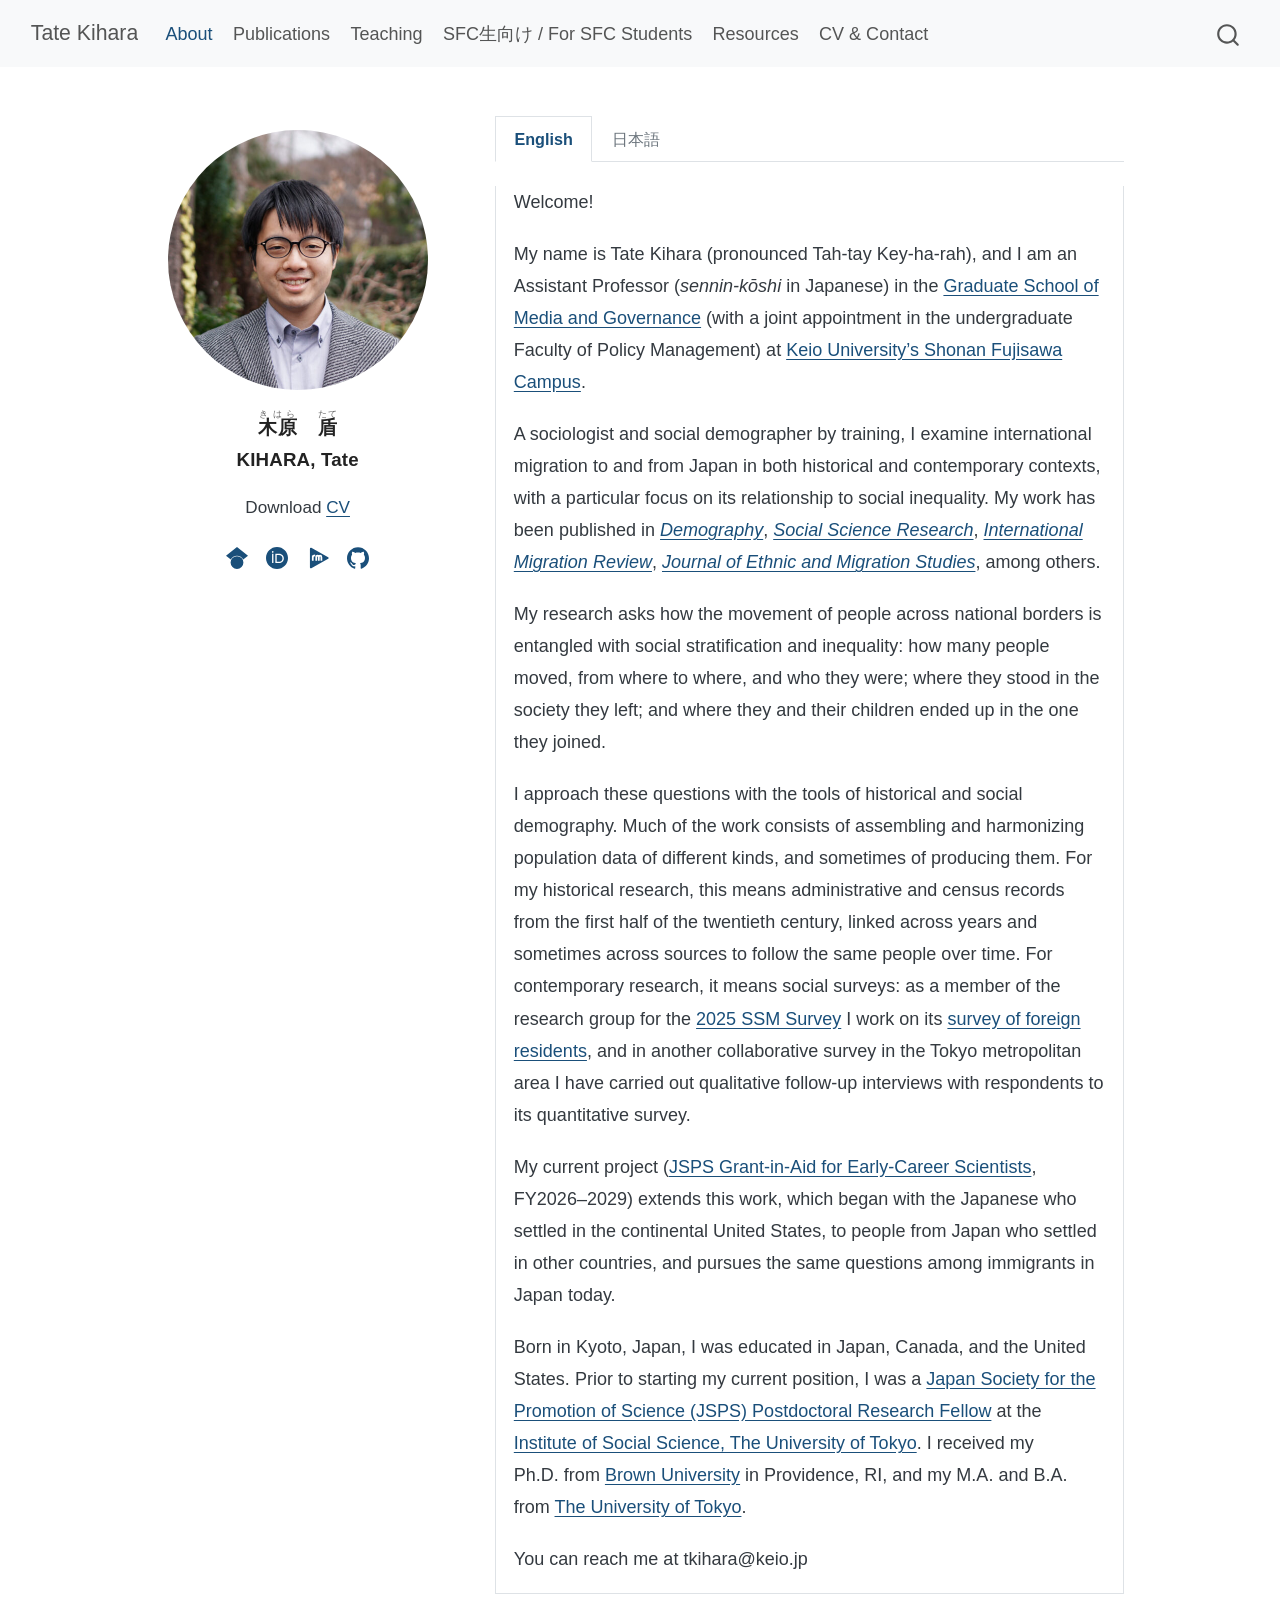
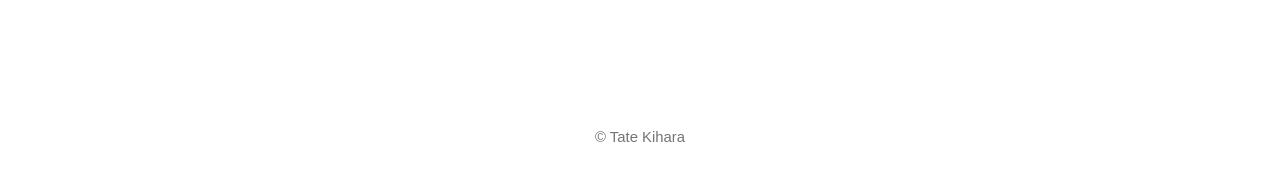
==== commit c354d5e8: "Built site for gh-pages" ====
--- a/index.html
+++ b/index.html
@@ -175,24 +175,33 @@
 <p>My name is Tate Kihara (pronounced Tah-tay Key-ha-rah), and I am an Assistant Professor (<em>sennin-kōshi</em> in Japanese) in the <a href="https://www.sfc.keio.ac.jp/faculty_profile/en/list/gsmg/Tate-Kihara.html">Graduate School of Media and Governance</a> (with a joint appointment in the undergraduate Faculty of Policy Management) at <a href="https://www.sfc.keio.ac.jp">Keio University’s Shonan Fujisawa Campus</a>.</p>
 <p>A sociologist and social demographer by training, I examine international migration to and from Japan in both historical and contemporary contexts, with a particular focus on its relationship to social inequality. My work has been published in <em><a href="https://read.dukeupress.edu/demography/article/doi/10.1215/00703370-11370115/387961/Social-Mobility-Across-the-Pacific-An-Analysis-of?guestAccessKey=daafe79a-b043-467a-8674-f67e0f035638">Demography</a></em>, <em><a href="https://doi.org/10.1016/j.ssresearch.2026.103442">Social Science Research</a></em>, <em><a href="https://journals.sagepub.com/doi/full/10.1177/01979183211041543">International Migration Review</a></em>, <em><a href="https://www.tandfonline.com/doi/full/10.1080/1369183X.2021.1963219">Journal of Ethnic and Migration Studies</a></em>, among others.</p>
 <p>My research asks how the movement of people across national borders is entangled with social stratification and inequality: how many people moved, from where to where, and who they were; where they stood in the society they left; and where they and their children ended up in the one they joined.</p>
-<p>I approach these questions with the tools of historical and social demography. Much of the work consists of assembling population data of different kinds, and sometimes of producing them. For my historical research, this means administrative and census records from the first half of the twentieth century, linked across years and sometimes across sources to follow the same people over time. For contemporary research, it means social surveys: as a member of the research group for the <a href="https://ssm2025.jp/">2025 SSM Survey</a> I work on its <a href="https://ssm2025.jp/survey_d/">survey of foreign residents</a>, and in another collaborative survey in the Tokyo metropolitan area I have carried out qualitative follow-up interviews with respondents to its quantitative survey.</p>
+<p>I approach these questions with the tools of historical and social demography. Much of the work consists of assembling and harmonizing population data of different kinds, and sometimes of producing them. For my historical research, this means administrative and census records from the first half of the twentieth century, linked across years and sometimes across sources to follow the same people over time. For contemporary research, it means social surveys: as a member of the research group for the <a href="https://ssm2025.jp/">2025 SSM Survey</a> I work on its <a href="https://ssm2025.jp/survey_d/">survey of foreign residents</a>, and in another collaborative survey in the Tokyo metropolitan area I have carried out qualitative follow-up interviews with respondents to its quantitative survey.</p>
 <p>My current project (<a href="https://kaken.nii.ac.jp/en/grant/KAKENHI-PROJECT-26K16547/">JSPS Grant-in-Aid for Early-Career Scientists</a>, FY2026–2029) extends this work, which began with the Japanese who settled in the continental United States, to people from Japan who settled in other countries, and pursues the same questions among immigrants in Japan today.</p>
 <p>Born in Kyoto, Japan, I was educated in Japan, Canada, and the United States. Prior to starting my current position, I was a <a href="https://www.jsps.go.jp/english/e-pd/">Japan Society for the Promotion of Science (JSPS) Postdoctoral Research Fellow</a> at the <a href="https://www.iss.u-tokyo.ac.jp">Institute of Social Science, The University of Tokyo</a>. I received my Ph.D.&nbsp;from <a href="https://sociology.brown.edu/">Brown University</a> in Providence, RI, and my M.A.&nbsp;and B.A. from <a href="https://www.u-tokyo.ac.jp/en/">The University of Tokyo</a>.</p>
 <p>You can reach me at tkihara@keio.jp</p>
 </div>
 <div id="tabset-1-2" class="tab-pane" role="tabpanel" aria-labelledby="tabset-1-2-tab">
-<p>慶應義塾大学大学院政策・メディア研究科／総合政策学部　専任講師．</p>
+<section id="bio-ja" class="level3">
+<h3 data-anchor-id="bio-ja">略歴</h3>
+<p>慶應義塾大学大学院政策・メディア研究科／総合政策学部　専任講師</p>
 <p>1991年京都生まれ．東京大学文学部行動文化学科社会学専修課程卒業，同大学院教育学研究科総合教育科学専攻比較教育社会学コース修士課程修了後，ブラウン大学大学院社会学研究科博士課程修了（Ph.D.&nbsp;in Sociology，2023年）．ジョージタウン大学マックコート公共政策大学院客員研究員，日本学術振興会特別研究員PD（東京大学社会科学研究所所属）を経て，現職．</p>
+</section>
+<section id="research-ja" class="level3">
+<h3 data-anchor-id="research-ja">研究内容</h3>
 <p>専門は社会学・人口学．研究関心は社会階層と国際人口移動．研究の軸にあるのは，国境を越える人の移動が社会階層とどう結びついているのか，という問いである．</p>
 <p>どれだけの人が，どこからどこへ動き，それはどのような人々なのか．出身社会の階層のどこから来て，移動先で本人と子どもはどのような地位に就くのか．特に近年は，明治・大正期に米国へ渡った日系移民から現代の日本で暮らす外国人移民まで，日本から出ていく移民と日本に来る移民の双方を主な研究対象としてきた．</p>
-<p>方法としては，計量社会学と歴史・社会人口学のアプローチを採用し，作業の多くは，種類の異なる人口データを集め，時には自ら調査してデータを作ることにある．例えば，歴史上の移民については，20世紀前半の行政記録や国勢調査の個票を年をまたいで連結し，同じ人物を追えるようにする．現在の移民については社会調査を用いるだけでなく，その実施にも加わってきた．<a href="https://ssm2025.jp/">2025年SSM調査</a>では研究会メンバーとして<a href="https://ssm2025.jp/survey_d/">外国籍住民調査</a>に携わり，首都圏の別の共同調査では量的調査の回答者への事後的なインタビュー調査も担ってきた．</p>
+<p>方法としては，計量社会学と歴史・社会人口学のアプローチを採用し，作業の多くは，種類の異なる人口データを集めて比較できる形に整え，時には自ら調査してデータを作ることにある．例えば，歴史上の移民については，20世紀前半の行政記録や国勢調査の個票を年をまたいで連結し，同じ人物を追えるようにする．現在の移民については社会調査を用いるだけでなく，その実施にも加わってきた．<a href="https://ssm2025.jp/">2025年SSM調査</a>では研究会メンバーとして<a href="https://ssm2025.jp/survey_d/">外国籍住民調査</a>に携わり，首都圏の別の共同調査では量的調査の回答者への事後的なインタビュー調査も担ってきた．</p>
 <p>主要な論文は <em><a href="https://read.dukeupress.edu/demography/article/doi/10.1215/00703370-11370115/387961/Social-Mobility-Across-the-Pacific-An-Analysis-of?guestAccessKey=daafe79a-b043-467a-8674-f67e0f035638">Demography</a></em>，<em><a href="https://doi.org/10.1016/j.ssresearch.2026.103442">Social Science Research</a></em>，<em><a href="https://journals.sagepub.com/doi/full/10.1177/01979183211041543">International Migration Review</a></em>，<em><a href="https://www.tandfonline.com/doi/full/10.1080/1369183X.2021.1963219">Journal of Ethnic and Migration Studies</a></em> などに掲載されている．また，現在は<a href="https://kaken.nii.ac.jp/ja/grant/KAKENHI-PROJECT-26K16547/">科研費若手研究</a>（2026〜2029年度）により，米国を中心とした研究をより多様な国・地域に広げるとともに，現代の日本で暮らす移民にも関心を向けている．</p>
+</section>
+<section id="links-ja" class="level3">
+<h3 data-anchor-id="links-ja">業績一覧・リンク・連絡先</h3>
 <div class="bio-fields">
 <p><strong>研究業績</strong>：<a href="https://researchmap.jp/tkihara">researchmap</a>・<a href="https://scholar.google.com/citations?user=IvuSmWkAAAAJ">Google Scholar</a>・<a href="https://orcid.org/0000-0003-3326-8444">ORCID</a></p>
 <p><strong>Email</strong>：tkihara@keio.jp</p>
 <p><strong>ブログ</strong>：<a href="https://tkihara.hatenablog.com" class="uri">https://tkihara.hatenablog.com</a></p>
 <p><a href="http://underthecanopy2016.blogspot.com" class="uri">http://underthecanopy2016.blogspot.com</a>（旧ブログ）</p>
 </div>
+</section>
 </div>
 </div>
 </div>
--- a/assets/styles.css
+++ b/assets/styles.css
@@ -156,11 +156,10 @@
   padding-top: 0;
 }
 
-/* 日本語略歴の項目リスト */
+/* 日本語タブ末尾の業績・連絡先の項目リスト。区切りは上の h3（業績・連絡先）が担うので
+   罫線と上余白は付けない（2026-09-28） */
 .bio-fields {
-  margin-top: 1.4rem;
-  padding-top: 1.2rem;
-  border-top: 1px solid #eee;
+  margin-top: 0;
 }
 
 .bio-fields p {
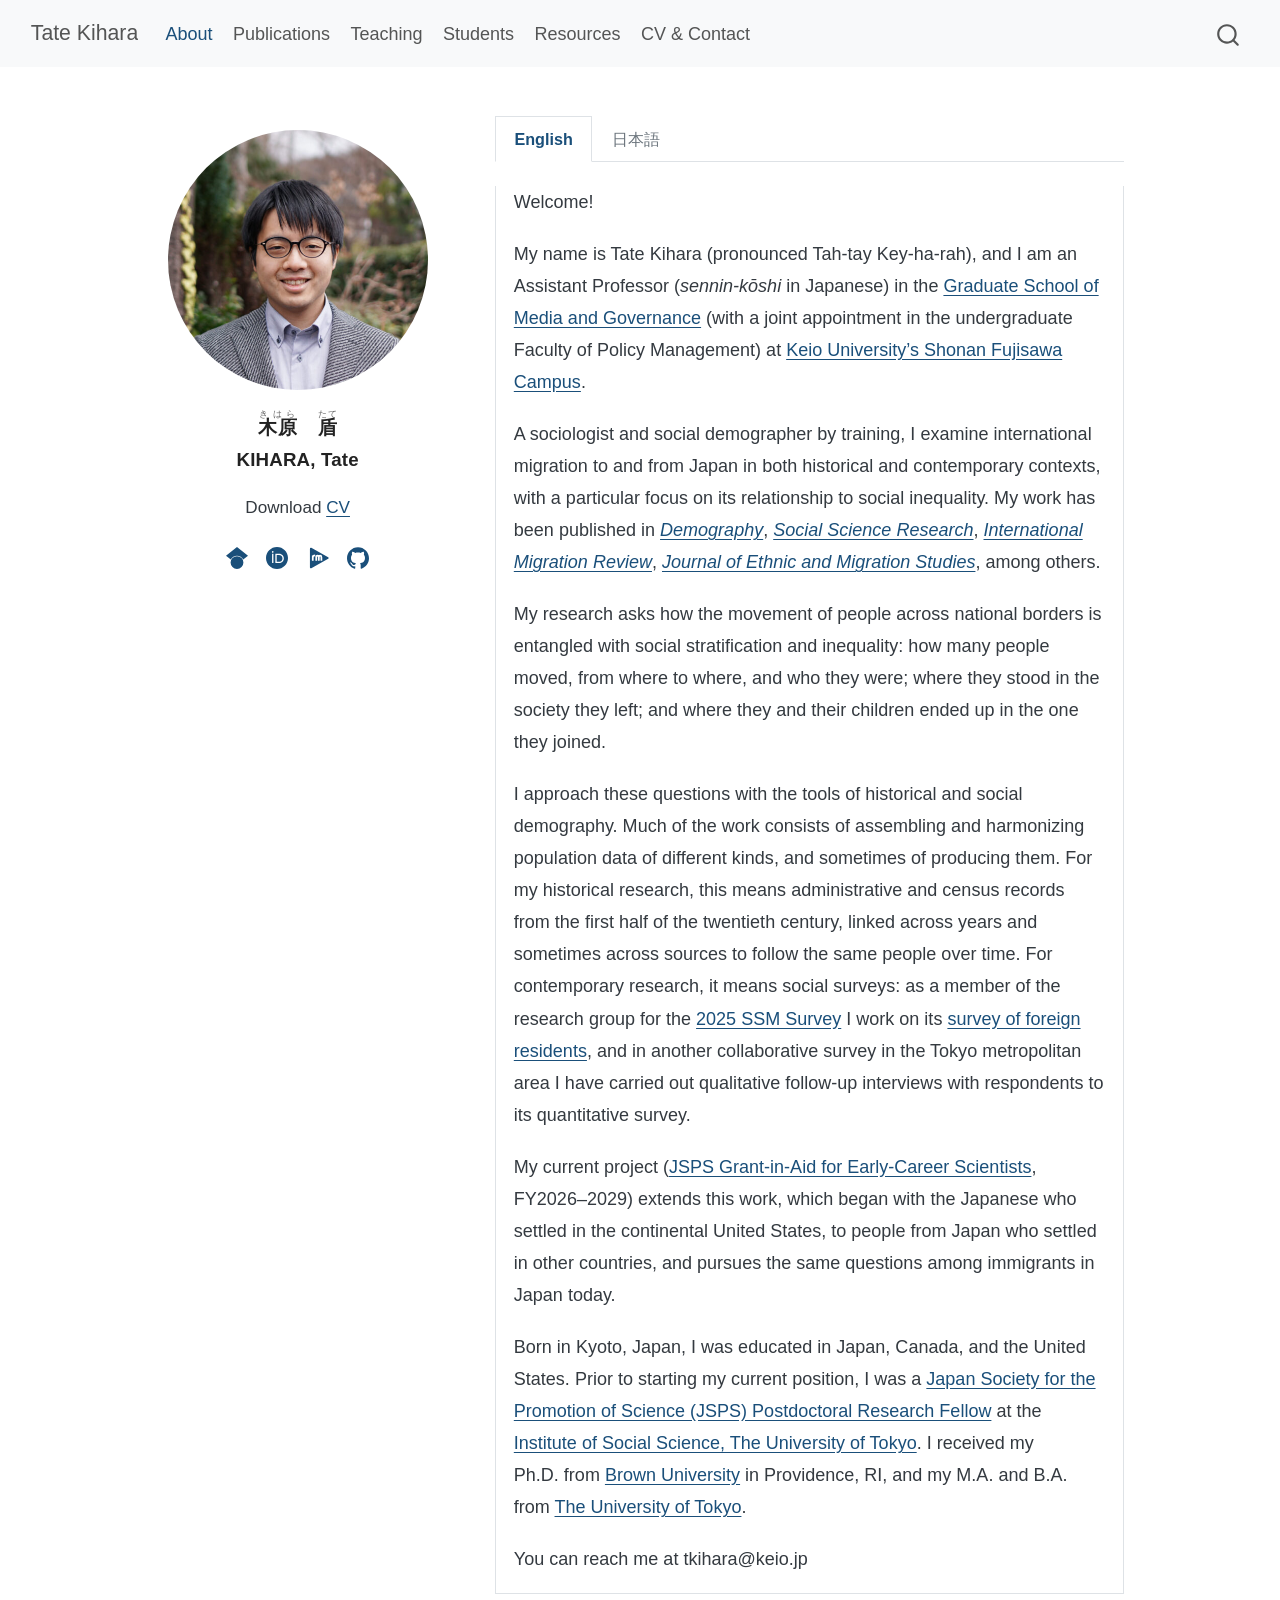
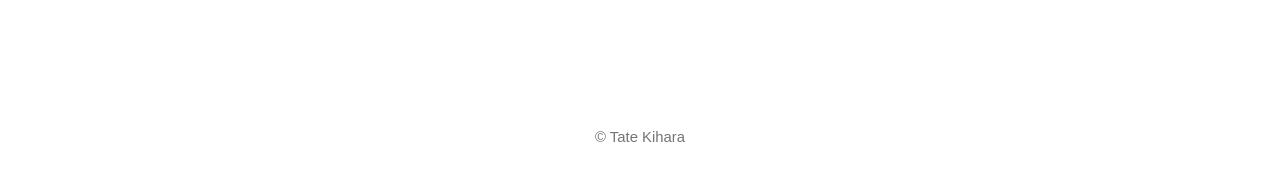
==== commit ed1b15d5: "Built site for gh-pages" ====
--- a/index.html
+++ b/index.html
@@ -125,7 +125,7 @@
   </li>  
   <li class="nav-item">
     <a class="nav-link" href="./teaching/keio_students/index.html"> 
-<span class="menu-text">SFC生向け / For SFC Students</span></a>
+<span class="menu-text">Students</span></a>
   </li>  
   <li class="nav-item">
     <a class="nav-link" href="./resources/index.html"> 
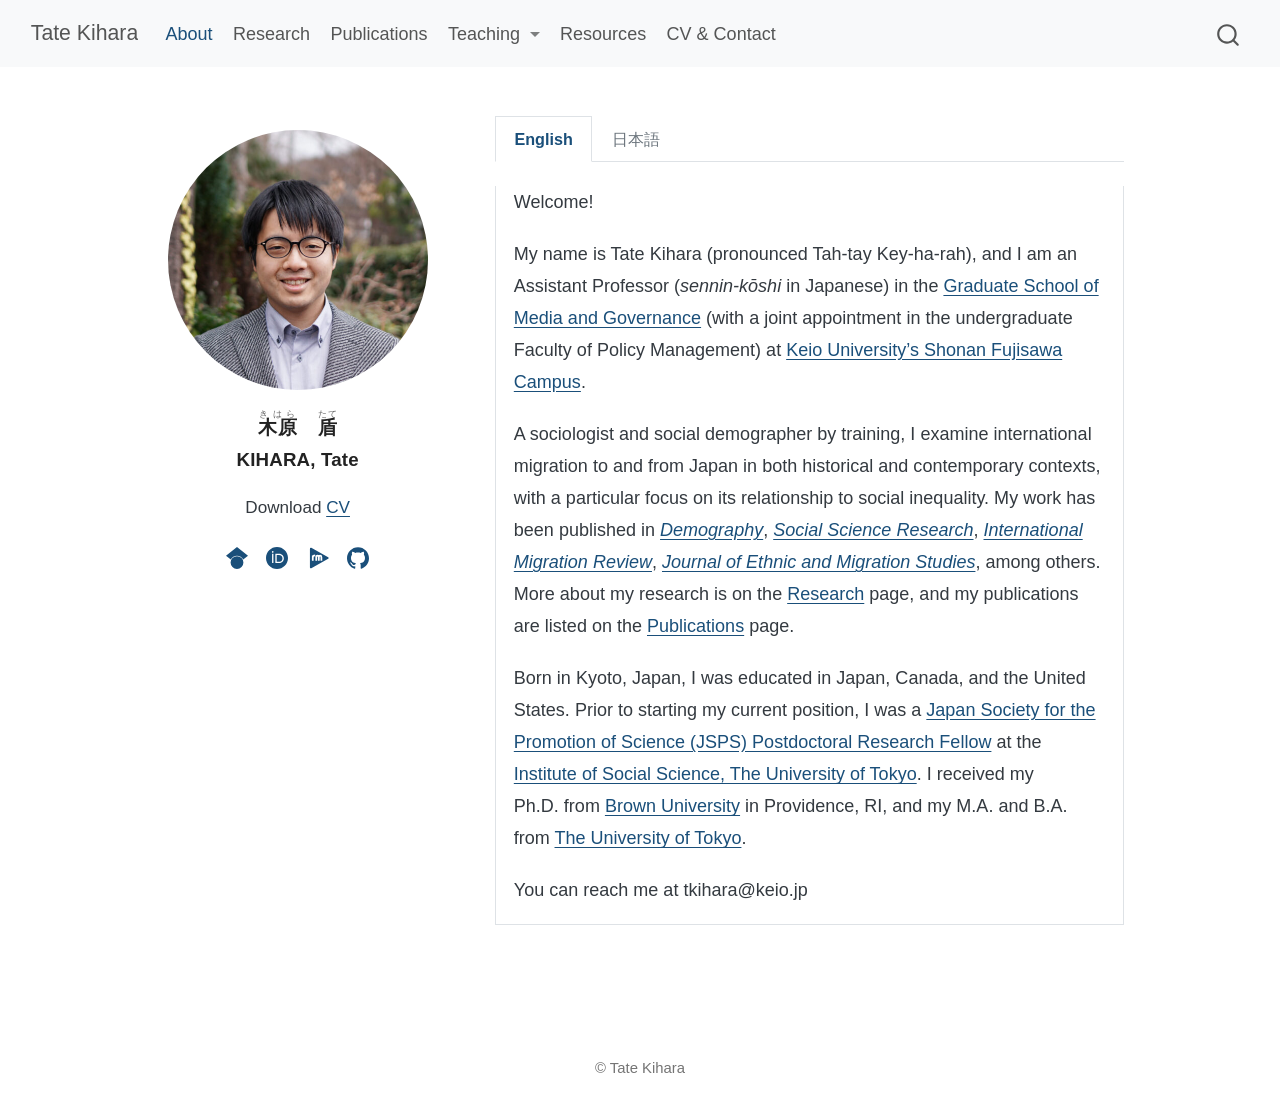
==== commit 8c2d3456: "Built site for gh-pages" ====
--- a/index.html
+++ b/index.html
@@ -2,7 +2,7 @@
 <html xmlns="http://www.w3.org/1999/xhtml" lang="en" xml:lang="en"><head>
 
 <meta charset="utf-8">
-<meta name="generator" content="quarto-1.10.18">
+<meta name="generator" content="quarto-1.10.19">
 
 <meta name="viewport" content="width=device-width, initial-scale=1.0, user-scalable=yes">
 
@@ -43,7 +43,7 @@
 <script src="site_libs/quarto-html/popper.min.js"></script>
 <script src="site_libs/quarto-html/tippy.umd.min.js"></script>
 <link href="site_libs/quarto-html/tippy.css" rel="stylesheet">
-<link href="site_libs/quarto-html/quarto-syntax-highlighting-6100f576c6ff45d40df84f0149fd469e.css" rel="stylesheet" id="quarto-text-highlighting-styles">
+<link href="site_libs/quarto-html/quarto-syntax-highlighting-0b81a015941be2b5b2d96620f3dd9e58.css" rel="stylesheet" id="quarto-text-highlighting-styles">
 <script src="site_libs/bootstrap/bootstrap.min.js"></script>
 <link href="site_libs/bootstrap/bootstrap-icons.css" rel="stylesheet">
 <link href="site_libs/bootstrap/bootstrap-d74e29cf321cd334ad0e486096aa656c.min.css" rel="stylesheet" append-hash="true" id="quarto-bootstrap" data-mode="light">
@@ -80,6 +80,18 @@
 <meta property="og:image:width" content="1200">
 <meta property="og:image:height" content="630">
 <script data-goatcounter="https://tatekihara.goatcounter.com/count" async="" src="//gc.zgo.at/count.js"></script>
+<script>
+document.addEventListener('DOMContentLoaded', function () {
+  var here = window.location.pathname.replace(/index\.html$/, '');
+  document.querySelectorAll('.navbar .dropdown-menu .dropdown-item').forEach(function (a) {
+    if (a.pathname.replace(/index\.html$/, '') !== here) return;
+    a.setAttribute('aria-current', 'page');
+    var menu = a.closest('.dropdown');
+    var toggle = menu && menu.querySelector('.dropdown-toggle');
+    if (toggle) toggle.classList.add('active');
+  });
+});
+</script>
 
 
 <link rel="stylesheet" href="assets/styles.css">
@@ -91,7 +103,7 @@
 <meta name="twitter:title" content="Tate Kihara: Sociologist and Social Demographer, Keio University SFC">
 <meta name="twitter:description" content="Sociologist and social demographer at Keio University SFC. My research examines international migration to and from Japan, in both historical and contemporary contexts, and its relationship to social inequality.">
 <meta name="twitter:image" content="https://tatekihara.com/assets/og-card.jpg">
-<meta name="twitter:card" content="summary_large_image">
+<meta name="twitter:card" content="summary">
 </head>
 
 <body class="nav-fixed fullcontent quarto-light">
@@ -116,17 +128,28 @@
 <span class="menu-text">About</span></a>
   </li>  
   <li class="nav-item">
+    <a class="nav-link" href="./research/index.html"> 
+<span class="menu-text">Research</span></a>
+  </li>  
+  <li class="nav-item">
     <a class="nav-link" href="./publications/index.html"> 
 <span class="menu-text">Publications</span></a>
   </li>  
-  <li class="nav-item">
-    <a class="nav-link" href="./teaching/classes-担当授業/index.html"> 
-<span class="menu-text">Teaching</span></a>
+  <li class="nav-item dropdown ">
+    <a class="nav-link dropdown-toggle" href="#" id="nav-menu-teaching" role="link" data-bs-toggle="dropdown" aria-expanded="false">
+ <span class="menu-text">Teaching</span>
+    </a>
+    <ul class="dropdown-menu" aria-labelledby="nav-menu-teaching">    
+        <li>
+    <a class="dropdown-item" href="./teaching/courses/index.html">
+ <span class="dropdown-text">Courses</span></a>
   </li>  
-  <li class="nav-item">
-    <a class="nav-link" href="./teaching/keio_students/index.html"> 
-<span class="menu-text">Students</span></a>
+        <li>
+    <a class="dropdown-item" href="./teaching/keio_students/index.html">
+ <span class="dropdown-text">For Students</span></a>
   </li>  
+    </ul>
+  </li>
   <li class="nav-item">
     <a class="nav-link" href="./resources/index.html"> 
 <span class="menu-text">Resources</span></a>
@@ -173,35 +196,15 @@
 <div id="tabset-1-1" class="tab-pane active" role="tabpanel" aria-labelledby="tabset-1-1-tab">
 <p>Welcome!</p>
 <p>My name is Tate Kihara (pronounced Tah-tay Key-ha-rah), and I am an Assistant Professor (<em>sennin-kōshi</em> in Japanese) in the <a href="https://www.sfc.keio.ac.jp/faculty_profile/en/list/gsmg/Tate-Kihara.html">Graduate School of Media and Governance</a> (with a joint appointment in the undergraduate Faculty of Policy Management) at <a href="https://www.sfc.keio.ac.jp">Keio University’s Shonan Fujisawa Campus</a>.</p>
-<p>A sociologist and social demographer by training, I examine international migration to and from Japan in both historical and contemporary contexts, with a particular focus on its relationship to social inequality. My work has been published in <em><a href="https://read.dukeupress.edu/demography/article/doi/10.1215/00703370-11370115/387961/Social-Mobility-Across-the-Pacific-An-Analysis-of?guestAccessKey=daafe79a-b043-467a-8674-f67e0f035638">Demography</a></em>, <em><a href="https://doi.org/10.1016/j.ssresearch.2026.103442">Social Science Research</a></em>, <em><a href="https://journals.sagepub.com/doi/full/10.1177/01979183211041543">International Migration Review</a></em>, <em><a href="https://www.tandfonline.com/doi/full/10.1080/1369183X.2021.1963219">Journal of Ethnic and Migration Studies</a></em>, among others.</p>
-<p>My research asks how the movement of people across national borders is entangled with social stratification and inequality: how many people moved, from where to where, and who they were; where they stood in the society they left; and where they and their children ended up in the one they joined.</p>
-<p>I approach these questions with the tools of historical and social demography. Much of the work consists of assembling and harmonizing population data of different kinds, and sometimes of producing them. For my historical research, this means administrative and census records from the first half of the twentieth century, linked across years and sometimes across sources to follow the same people over time. For contemporary research, it means social surveys: as a member of the research group for the <a href="https://ssm2025.jp/">2025 SSM Survey</a> I work on its <a href="https://ssm2025.jp/survey_d/">survey of foreign residents</a>, and in another collaborative survey in the Tokyo metropolitan area I have carried out qualitative follow-up interviews with respondents to its quantitative survey.</p>
-<p>My current project (<a href="https://kaken.nii.ac.jp/en/grant/KAKENHI-PROJECT-26K16547/">JSPS Grant-in-Aid for Early-Career Scientists</a>, FY2026–2029) extends this work, which began with the Japanese who settled in the continental United States, to people from Japan who settled in other countries, and pursues the same questions among immigrants in Japan today.</p>
+<p>A sociologist and social demographer by training, I examine international migration to and from Japan in both historical and contemporary contexts, with a particular focus on its relationship to social inequality. My work has been published in <em><a href="https://read.dukeupress.edu/demography/article/doi/10.1215/00703370-11370115/387961/Social-Mobility-Across-the-Pacific-An-Analysis-of?guestAccessKey=daafe79a-b043-467a-8674-f67e0f035638">Demography</a></em>, <em><a href="https://doi.org/10.1016/j.ssresearch.2026.103442">Social Science Research</a></em>, <em><a href="https://journals.sagepub.com/doi/full/10.1177/01979183211041543">International Migration Review</a></em>, <em><a href="https://www.tandfonline.com/doi/full/10.1080/1369183X.2021.1963219">Journal of Ethnic and Migration Studies</a></em>, among others. More about my research is on the <a href="./research/">Research</a> page, and my publications are listed on the <a href="./publications/">Publications</a> page.</p>
 <p>Born in Kyoto, Japan, I was educated in Japan, Canada, and the United States. Prior to starting my current position, I was a <a href="https://www.jsps.go.jp/english/e-pd/">Japan Society for the Promotion of Science (JSPS) Postdoctoral Research Fellow</a> at the <a href="https://www.iss.u-tokyo.ac.jp">Institute of Social Science, The University of Tokyo</a>. I received my Ph.D.&nbsp;from <a href="https://sociology.brown.edu/">Brown University</a> in Providence, RI, and my M.A.&nbsp;and B.A. from <a href="https://www.u-tokyo.ac.jp/en/">The University of Tokyo</a>.</p>
 <p>You can reach me at tkihara@keio.jp</p>
 </div>
 <div id="tabset-1-2" class="tab-pane" role="tabpanel" aria-labelledby="tabset-1-2-tab">
-<section id="bio-ja" class="level3">
-<h3 data-anchor-id="bio-ja">略歴</h3>
 <p>慶應義塾大学大学院政策・メディア研究科／総合政策学部　専任講師</p>
 <p>1991年京都生まれ．東京大学文学部行動文化学科社会学専修課程卒業，同大学院教育学研究科総合教育科学専攻比較教育社会学コース修士課程修了後，ブラウン大学大学院社会学研究科博士課程修了（Ph.D.&nbsp;in Sociology，2023年）．ジョージタウン大学マックコート公共政策大学院客員研究員，日本学術振興会特別研究員PD（東京大学社会科学研究所所属）を経て，現職．</p>
-</section>
-<section id="research-ja" class="level3">
-<h3 data-anchor-id="research-ja">研究内容</h3>
-<p>専門は社会学・人口学．研究関心は社会階層と国際人口移動．研究の軸にあるのは，国境を越える人の移動が社会階層とどう結びついているのか，という問いである．</p>
-<p>どれだけの人が，どこからどこへ動き，それはどのような人々なのか．出身社会の階層のどこから来て，移動先で本人と子どもはどのような地位に就くのか．特に近年は，明治・大正期に米国へ渡った日系移民から現代の日本で暮らす外国人移民まで，日本から出ていく移民と日本に来る移民の双方を主な研究対象としてきた．</p>
-<p>方法としては，計量社会学と歴史・社会人口学のアプローチを採用し，作業の多くは，種類の異なる人口データを集めて比較できる形に整え，時には自ら調査してデータを作ることにある．例えば，歴史上の移民については，20世紀前半の行政記録や国勢調査の個票を年をまたいで連結し，同じ人物を追えるようにする．現在の移民については社会調査を用いるだけでなく，その実施にも加わってきた．<a href="https://ssm2025.jp/">2025年SSM調査</a>では研究会メンバーとして<a href="https://ssm2025.jp/survey_d/">外国籍住民調査</a>に携わり，首都圏の別の共同調査では量的調査の回答者への事後的なインタビュー調査も担ってきた．</p>
-<p>主要な論文は <em><a href="https://read.dukeupress.edu/demography/article/doi/10.1215/00703370-11370115/387961/Social-Mobility-Across-the-Pacific-An-Analysis-of?guestAccessKey=daafe79a-b043-467a-8674-f67e0f035638">Demography</a></em>，<em><a href="https://doi.org/10.1016/j.ssresearch.2026.103442">Social Science Research</a></em>，<em><a href="https://journals.sagepub.com/doi/full/10.1177/01979183211041543">International Migration Review</a></em>，<em><a href="https://www.tandfonline.com/doi/full/10.1080/1369183X.2021.1963219">Journal of Ethnic and Migration Studies</a></em> などに掲載されている．また，現在は<a href="https://kaken.nii.ac.jp/ja/grant/KAKENHI-PROJECT-26K16547/">科研費若手研究</a>（2026〜2029年度）により，米国を中心とした研究をより多様な国・地域に広げるとともに，現代の日本で暮らす移民にも関心を向けている．</p>
-</section>
-<section id="links-ja" class="level3">
-<h3 data-anchor-id="links-ja">業績一覧・リンク・連絡先</h3>
-<div class="bio-fields">
-<p><strong>研究業績</strong>：<a href="https://researchmap.jp/tkihara">researchmap</a>・<a href="https://scholar.google.com/citations?user=IvuSmWkAAAAJ">Google Scholar</a>・<a href="https://orcid.org/0000-0003-3326-8444">ORCID</a></p>
-<p><strong>Email</strong>：tkihara@keio.jp</p>
-<p><strong>ブログ</strong>：<a href="https://tkihara.hatenablog.com" class="uri">https://tkihara.hatenablog.com</a></p>
-<p><a href="http://underthecanopy2016.blogspot.com" class="uri">http://underthecanopy2016.blogspot.com</a>（旧ブログ）</p>
-</div>
-</section>
+<p>専門は社会学・人口学．研究関心は社会階層と国際人口移動．主要な論文は <em><a href="https://read.dukeupress.edu/demography/article/doi/10.1215/00703370-11370115/387961/Social-Mobility-Across-the-Pacific-An-Analysis-of?guestAccessKey=daafe79a-b043-467a-8674-f67e0f035638">Demography</a></em>，<em><a href="https://doi.org/10.1016/j.ssresearch.2026.103442">Social Science Research</a></em>，<em><a href="https://journals.sagepub.com/doi/full/10.1177/01979183211041543">International Migration Review</a></em>，<em><a href="https://www.tandfonline.com/doi/full/10.1080/1369183X.2021.1963219">Journal of Ethnic and Migration Studies</a></em> などに掲載されている．研究の詳細は <a href="./research/#japanese">Research</a> のページで紹介し，論文・分担執筆の一覧は <a href="./publications/">Publications</a> のページに載せている．</p>
+<p>連絡先：tkihara@keio.jp</p>
 </div>
 </div>
 </div>
@@ -213,12 +216,39 @@
 </main> <!-- /main -->
 <script>
 // 言語タブの共通スクリプト。
-//   /#japanese で開く → 日本語タブを選択した状態で表示する
-//   タブを切り替える → URL の末尾を書き換え、その状態のまま共有・ブックマークできるようにする
+//   ページを開いたとき、最初に出すタブを次の順で決める（2026-10-04）:
+//     1. URL の末尾が #japanese / #english なら、それに従う
+//     2. 読む人が前に自分でタブを選んでいれば、それに従う（ブラウザに覚えさせてある）
+//     3. ブラウザの言語設定で、日本語と英語のうち優先順位が上のほう（どちらもなければ英語）
+//     4. 言語設定が読めなければ、ページの既定のタブのまま
+//   読む人がタブを切り替える → その選択を覚え、URL の末尾を書き換えて、その状態のまま共有・ブックマークできるようにする。
+//   自動で選んだだけのときは URL を書き換えない（共有された相手には、その人の言語で出るように）。
 // 旧 /japanese/ の転送先もこの仕組みに乗せている。
 // タブの並び順はページごとに異なる（About は英語先、SFC生向けは日本語先）ため、
 // 固定インデックスではなくリンクの表示文字列で日本語タブを見つける。
 (function () {
+  var KEY = 'lang-tab';
+
+  function stored() {
+    try { return window.localStorage.getItem(KEY); } catch (e) { return null; }
+  }
+
+  function remember(lang) {
+    try { window.localStorage.setItem(KEY, lang); } catch (e) { /* 覚えられなくても表示には影響しない */ }
+  }
+
+  // ブラウザの言語設定を優先順に見て、最初に出てくる日本語か英語を返す
+  function browserLang() {
+    var list = navigator.languages && navigator.languages.length ? navigator.languages : (navigator.language ? [navigator.language] : []);
+    if (!list.length) return null;
+    for (var i = 0; i < list.length; i++) {
+      var code = String(list[i]).toLowerCase();
+      if (code.indexOf('ja') === 0) return 'ja';
+      if (code.indexOf('en') === 0) return 'en';
+    }
+    return 'en';
+  }
+
   function init() {
     var tabset = document.querySelector('.panel-tabset.lang-tabset');
     if (!tabset) return;
@@ -237,9 +267,12 @@
     if (!jaLink || !enLink) return;
 
     var byHash = { '#japanese': jaLink, '#english': enLink };
+    var byLang = { ja: jaLink, en: enLink };
+    var pendingAuto = 0;   // スクリプトが起こした切り替えの数（読む人の操作と区別するため、下で 1 つずつ消す）
 
     function show(link) {
       if (!link || link.classList.contains('active')) return;
+      pendingAuto += 1;
       if (window.bootstrap && window.bootstrap.Tab) {
         window.bootstrap.Tab.getOrCreateInstance(link).show();
       } else {
@@ -247,18 +280,21 @@
       }
     }
 
-    // 読み込み時: URL の指定に従ってタブを開く
-    show(byHash[window.location.hash]);
-
-    // 切り替え時: URL を更新する（画面はスクロールさせない）
+    // 読む人が切り替えたとき（クリックでもキーボードでも）: 選択を覚え、URL を更新する（画面はスクロールさせない）
     Array.prototype.forEach.call(links, function (link) {
       link.addEventListener('shown.bs.tab', function () {
-        var hash = link === jaLink ? '#japanese' : '#english';
+        if (pendingAuto > 0) { pendingAuto -= 1; return; }
+        var lang = link === jaLink ? 'ja' : 'en';
+        var hash = lang === 'ja' ? '#japanese' : '#english';
+        remember(lang);
         if (window.location.hash !== hash) {
           history.replaceState(null, '', window.location.pathname + hash);
         }
       });
     });
+
+    // 読み込み時: URL の指定、前の選択、ブラウザの言語設定の順で決める
+    show(byHash[window.location.hash] || byLang[stored()] || byLang[browserLang()]);
 
     // 別ページから /#japanese で戻ってきた場合にも追随する
     window.addEventListener('hashchange', function () {
--- a/site_libs/quarto-html/quarto-syntax-highlighting-0b81a015941be2b5b2d96620f3dd9e58.css
+++ b/site_libs/quarto-html/quarto-syntax-highlighting-0b81a015941be2b5b2d96620f3dd9e58.css
@@ -0,0 +1,236 @@
+/* quarto syntax highlight colors */
+:root {
+  --quarto-hl-ot-color: #003B4F;
+  --quarto-hl-at-color: #657422;
+  --quarto-hl-ss-color: #20794D;
+  --quarto-hl-an-color: #5E5E5E;
+  --quarto-hl-fu-color: #4758AB;
+  --quarto-hl-st-color: #20794D;
+  --quarto-hl-cf-color: #003B4F;
+  --quarto-hl-op-color: #5E5E5E;
+  --quarto-hl-er-color: #AD0000;
+  --quarto-hl-bn-color: #AD0000;
+  --quarto-hl-al-color: #AD0000;
+  --quarto-hl-va-color: #111111;
+  --quarto-hl-bu-color: inherit;
+  --quarto-hl-ex-color: inherit;
+  --quarto-hl-pp-color: #AD0000;
+  --quarto-hl-in-color: #5E5E5E;
+  --quarto-hl-vs-color: #20794D;
+  --quarto-hl-wa-color: #5E5E5E;
+  --quarto-hl-do-color: #5E5E5E;
+  --quarto-hl-im-color: #00769E;
+  --quarto-hl-ch-color: #20794D;
+  --quarto-hl-dt-color: #AD0000;
+  --quarto-hl-fl-color: #AD0000;
+  --quarto-hl-co-color: #5E5E5E;
+  --quarto-hl-cv-color: #5E5E5E;
+  --quarto-hl-cn-color: #8f5902;
+  --quarto-hl-sc-color: #5E5E5E;
+  --quarto-hl-dv-color: #AD0000;
+  --quarto-hl-kw-color: #003B4F;
+}
+
+/* other quarto variables */
+:root {
+  --quarto-font-monospace: ui-monospace, SFMono-Regular, "SF Mono", Menlo, Consolas, "Liberation Mono", monospace;
+}
+
+/* syntax highlight based on Pandoc's rules */
+pre > code.sourceCode > span {
+  color: #003B4F;
+}
+
+code.sourceCode > span {
+  color: #003B4F;
+}
+
+div.sourceCode,
+div.sourceCode pre.sourceCode {
+  color: #003B4F;
+}
+
+/* Normal */
+code span {
+  color: #003B4F;
+}
+
+/* Alert */
+code span.al {
+  color: #AD0000;
+  font-style: inherit;
+}
+
+/* Annotation */
+code span.an {
+  color: #5E5E5E;
+  font-style: inherit;
+}
+
+/* Attribute */
+code span.at {
+  color: #657422;
+  font-style: inherit;
+}
+
+/* BaseN */
+code span.bn {
+  color: #AD0000;
+  font-style: inherit;
+}
+
+/* BuiltIn */
+code span.bu {
+  font-style: inherit;
+}
+
+/* ControlFlow */
+code span.cf {
+  color: #003B4F;
+  font-weight: bold;
+  font-style: inherit;
+}
+
+/* Char */
+code span.ch {
+  color: #20794D;
+  font-style: inherit;
+}
+
+/* Constant */
+code span.cn {
+  color: #8f5902;
+  font-style: inherit;
+}
+
+/* Comment */
+code span.co {
+  color: #5E5E5E;
+  font-style: inherit;
+}
+
+/* CommentVar */
+code span.cv {
+  color: #5E5E5E;
+  font-style: italic;
+}
+
+/* Documentation */
+code span.do {
+  color: #5E5E5E;
+  font-style: italic;
+}
+
+/* DataType */
+code span.dt {
+  color: #AD0000;
+  font-style: inherit;
+}
+
+/* DecVal */
+code span.dv {
+  color: #AD0000;
+  font-style: inherit;
+}
+
+/* Error */
+code span.er {
+  color: #AD0000;
+  font-style: inherit;
+}
+
+/* Extension */
+code span.ex {
+  font-style: inherit;
+}
+
+/* Float */
+code span.fl {
+  color: #AD0000;
+  font-style: inherit;
+}
+
+/* Function */
+code span.fu {
+  color: #4758AB;
+  font-style: inherit;
+}
+
+/* Import */
+code span.im {
+  color: #00769E;
+  font-style: inherit;
+}
+
+/* Information */
+code span.in {
+  color: #5E5E5E;
+  font-style: inherit;
+}
+
+/* Keyword */
+code span.kw {
+  color: #003B4F;
+  font-weight: bold;
+  font-style: inherit;
+}
+
+/* Operator */
+code span.op {
+  color: #5E5E5E;
+  font-style: inherit;
+}
+
+/* Other */
+code span.ot {
+  color: #003B4F;
+  font-style: inherit;
+}
+
+/* Preprocessor */
+code span.pp {
+  color: #AD0000;
+  font-style: inherit;
+}
+
+/* SpecialChar */
+code span.sc {
+  color: #5E5E5E;
+  font-style: inherit;
+}
+
+/* SpecialString */
+code span.ss {
+  color: #20794D;
+  font-style: inherit;
+}
+
+/* String */
+code span.st {
+  color: #20794D;
+  font-style: inherit;
+}
+
+/* Variable */
+code span.va {
+  color: #111111;
+  font-style: inherit;
+}
+
+/* VerbatimString */
+code span.vs {
+  color: #20794D;
+  font-style: inherit;
+}
+
+/* Warning */
+code span.wa {
+  color: #5E5E5E;
+  font-style: italic;
+}
+
+.prevent-inlining {
+  content: "</";
+}
+
+/*# sourceMappingURL=a12c726f612a72150809ab42bb0f0a95.css.map */
--- a/assets/styles.css
+++ b/assets/styles.css
@@ -211,6 +211,105 @@
   }
 }
 
+/* Research: 本文に添える図版の行（2026-10-03）。
+   問いの段落の後に 1922 年と 2025 年の地図（2 列）、方法の段落の後に資料 3 点（3 列）。
+   図ごとに、下にタイトルと出典を置く。クリックで全体を拡大する。注は折りたたみに入れる。
+   資料の縮小画像は縦長（3:4）、地図は横長（3:2）。
+   スマホ幅では 1 列に積み、資料は「左に画像、右にタイトルと出典」の並びにする */
+.fig-row {
+  display: grid;
+  gap: 0.8rem;
+  margin: 1.4rem 0 0;
+}
+
+.fig-row-2 {
+  grid-template-columns: repeat(2, minmax(0, 1fr));
+}
+
+.fig-row-3 {
+  grid-template-columns: repeat(3, minmax(0, 1fr));
+}
+
+.fig-row figure {
+  margin: 0;
+}
+
+.fig-row figcaption {
+  margin-top: 0.4rem;
+  font-size: 0.8rem;
+  line-height: 1.6;
+  color: #777;
+}
+
+@media (max-width: 575.98px) {
+  .fig-row-2,
+  .fig-row-3 {
+    grid-template-columns: 1fr;
+    gap: 1.1rem;
+  }
+
+  .fig-row-3 figure {
+    display: grid;
+    grid-template-columns: 7.5rem minmax(0, 1fr);
+    gap: 0.9rem;
+    align-items: start;
+  }
+
+  .fig-row-3 figcaption {
+    margin-top: 0;
+  }
+}
+
+.fig-row img {
+  display: block;
+  width: 100%;
+  aspect-ratio: 3 / 2;
+  object-fit: cover;
+  border: 1px solid #e2ded0;
+}
+
+.fig-row-3 img {
+  aspect-ratio: 3 / 4;
+}
+
+/* 「クリックで拡大」の案内。注と紛れないよう、図の列の上に右寄せで小さく置く */
+.fig-hint {
+  margin: 0 0 0.3rem;
+  text-align: right;
+  font-size: 0.72rem;
+  line-height: 1.7;
+  color: #999;
+}
+
+.fig-row a.lightbox img {
+  cursor: zoom-in;
+}
+
+.fig-row-caption {
+  margin: 0.5rem 0 1.6rem;
+  font-size: 0.85rem;
+  line-height: 1.7;
+  color: #777;
+}
+
+.fig-row-caption p {
+  margin: 0 0 0.3rem;
+}
+
+.fig-row-caption summary {
+  color: #999;
+  cursor: pointer;
+}
+
+.fig-row-caption details p {
+  margin-top: 0.4rem;
+}
+
+/* 拡大表示のスクリプトを読み込ませるためだけの画像（research/index.qmd のコメント参照） */
+.lightbox-loader {
+  display: none;
+}
+
 /* ---- ページ共通 ---- */
 
 /* 見出し直下の補足（セクション名の日本語や説明） */
@@ -273,6 +372,7 @@
   width: 100%;
   height: 200px;
   object-fit: cover;
+  object-position: center 30%;  /* 建物の上部と空が入るように上へ寄せる */
   border-radius: 3px;
 }
 
